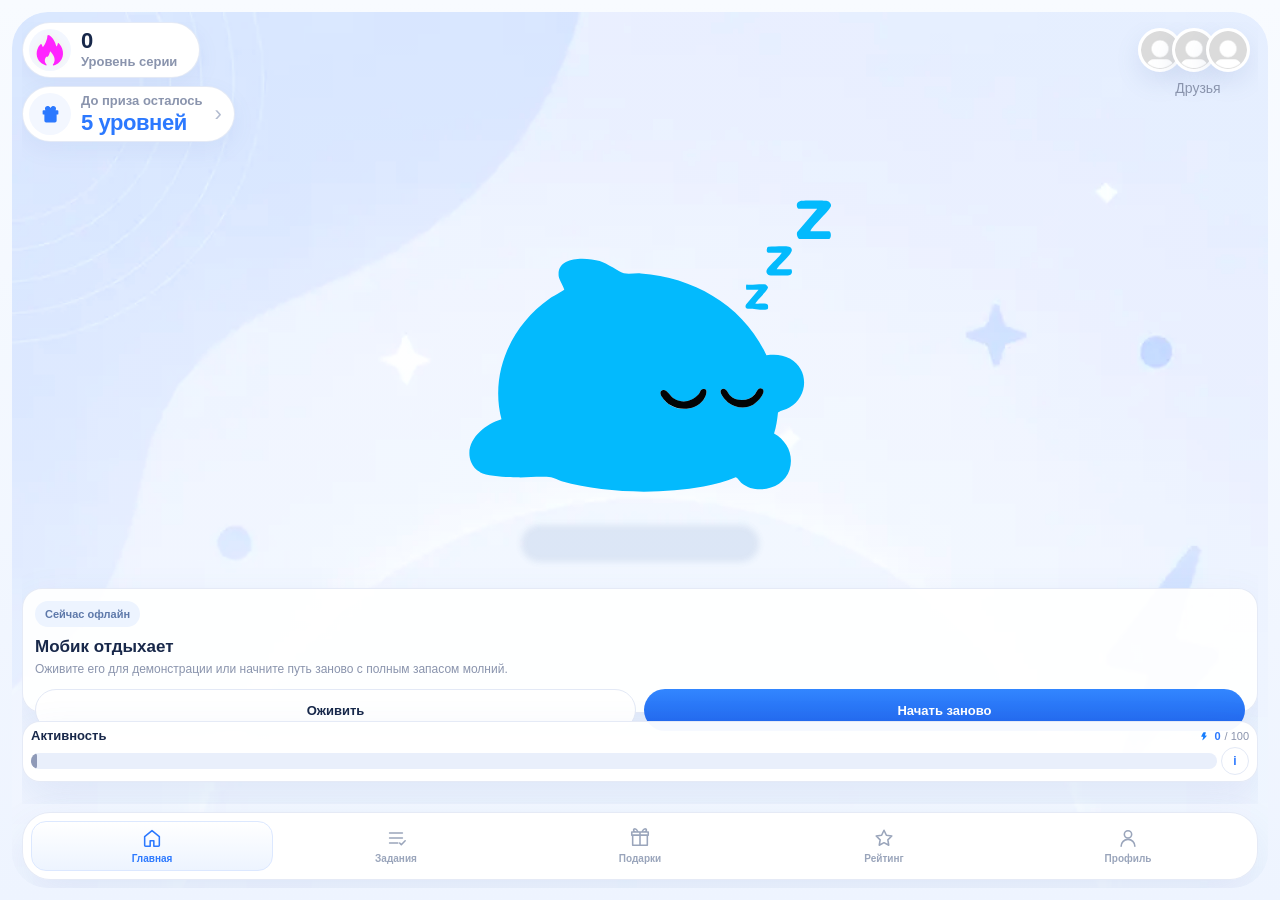
==== index.html @ 6cd2ae77 "fix dock" ====
<!DOCTYPE html>
<html lang="ru">
    <head>
        <meta charset="UTF-8">
        <meta name="viewport" content="width=device-width, initial-scale=1.0, viewport-fit=cover">
        <title>MT Bank Games</title>
        <link rel="stylesheet" href="index.css">
        <script src="index.js" defer></script>
    </head>
    <body>
        <main class="app-shell">
            <section class="menu-screen" id="menuScreen">
                <section class="home-surface">
                    <div class="tab-content">
                        <section class="tab-panel home-tab is-active" id="homePanel" data-panel="home">
                            <header class="home-header">
                                <section class="series-panel">
                                    <div class="series-row">
                                        <span class="series-icon" aria-hidden="true">
                                            <img src="./assets_home/огонек.svg" alt="" id="seriesFireIcon">
                                        </span>
                                        <div class="series-copy">
                                            <strong class="series-value" id="seriesValue">12</strong>
                                            <p class="series-label">Уровень серии</p>
                                        </div>
                                    </div>

                                    <button class="gift-pill" type="button" id="giftPillButton" aria-label="Перейти к подаркам">
                                        <span class="gift-pill__icon" aria-hidden="true">
                                            <svg viewBox="0 0 24 24" role="presentation">
                                                <path d="M20 7h-2.2a3 3 0 0 0 .5-1.6c0-1.7-1.4-3-3-3-1.3 0-2.3.7-3.3 2.2-1-1.5-2-2.2-3.3-2.2-1.6 0-3 1.3-3 3 0 .6.2 1.1.5 1.6H4a1 1 0 0 0-1 1v3c0 .6.4 1 1 1h1v7a2 2 0 0 0 2 2h10a2 2 0 0 0 2-2v-7h1a1 1 0 0 0 1-1V8c0-.6-.4-1-1-1Z"/>
                                            </svg>
                                        </span>
                                        <span class="gift-copy">
                                            <span class="gift-label">До приза осталось</span>
                                            <strong class="gift-value"><span id="giftLevelsLeft">3</span> <span id="giftLevelsWord">уровня</span></strong>
                                        </span>
                                        <span class="gift-pill__arrow" aria-hidden="true">›</span>
                                    </button>
                                </section>

                                <section class="friends-panel" aria-label="Друзья">
                                    <div class="friends-stack" aria-hidden="true">
                                        <span class="friend-avatar friend-avatar--one"></span>
                                        <span class="friend-avatar friend-avatar--two"></span>
                                        <span class="friend-avatar friend-avatar--three"></span>
                                    </div>
                                    <p class="friends-label">Друзья</p>
                                </section>
                            </header>

                            <section class="hero-panel">
                                <div class="hero-character" id="heroCharacter" data-mascot-state="base" aria-hidden="true">
                                    <span class="hero-shadow"></span>
                                    <img src="./mascot/SVG/базовый прямой.svg" alt="" id="heroMascot">
                                </div>
                            </section>

                            <section class="info-card recovery-card is-hidden" id="recoveryCard">
                                <span class="recovery-badge">Сейчас офлайн</span>
                                <div class="recovery-heading">
                                    <h2>Мобик отдыхает</h2>
                                    <p class="recovery-copy">Оживите его для демонстрации или начните путь заново с полным запасом молний.</p>
                                </div>
                                <div class="recovery-actions">
                                    <button class="recovery-button recovery-button--ghost" type="button" id="restoreButton">Оживить</button>
                                    <button class="recovery-button recovery-button--primary" type="button" id="restartProgressButton">Начать заново</button>
                                </div>
                            </section>

                            <section class="demo-banner is-hidden" id="demoBanner" aria-live="polite">
                                <button class="demo-banner__close" type="button" id="demoBannerClose" aria-label="Закрыть уведомление">×</button>
                                <strong class="demo-banner__title">Мобик ожил</strong>
                                <p class="demo-banner__copy" id="demoBannerText">Для демонстрации вы получили новый уровень и молнии.</p>
                            </section>

                            <section class="info-card activity-card">
                                <div class="section-heading">
                                    <h2>Активность</h2>
                                    <span class="activity-score">
                                        <span class="activity-score__icon" aria-hidden="true">
                                            <img src="./assets_home/молния.svg" alt="">
                                        </span>
                                        <span id="activityValue">60</span>
                                        <em>/ 100</em>
                                    </span>
                                </div>

                                <div class="activity-row">
                                    <div class="progress-track">
                                        <div class="progress-fill" id="activityFill">
                                            <span class="progress-icon" aria-hidden="true">
                                                <img src="./assets_home/молния.svg" alt="">
                                            </span>
                                        </div>
                                    </div>
                                    <button class="info-button" type="button" id="activityInfoButton" aria-label="Информация о молниях">i</button>
                                </div>
                            </section>

                            <div class="activity-popover is-hidden" id="activityPopover" role="dialog" aria-live="polite">
                                <div class="activity-popover__header">
                                    <span class="activity-popover__icon" aria-hidden="true">
                                        <img src="./assets_home/молния.svg" alt="">
                                    </span>
                                    <strong>Как работают молнии</strong>
                                </div>
                                <p>Молнии показывают запас энергии Мобика.</p>
                                <p>Каждый день уходит 10 молний активности.</p>
                            </div>

                            <button class="play-button play-button--home" type="button" id="playButton" aria-expanded="false" aria-controls="gamesSheet">
                                <span class="play-button__icon" aria-hidden="true">
                                    <img src="./assets_home/иконка плей.webp" alt="">
                                </span>
                                <span>Играть</span>
                            </button>

                            <button class="play-button play-button--home play-button--share is-hidden" type="button" id="shareButton">
                                <span class="play-button__icon" aria-hidden="true">
                                    <img src="./assets_home/иконка поделиться.webp" alt="">
                                </span>
                                <span>Поделиться</span>
                            </button>

                            <section class="info-card games-card games-sheet is-collapsed" id="gamesSheet">
                                <div class="section-heading">
                                    <h2>Игры</h2>
                                    <span class="section-caption">Выберите игру</span>
                                </div>

                                <div class="games-grid" aria-label="Список мини-игр">
                                    <button class="game-option is-selected" type="button" data-game="doodlejump">
                                        <span class="game-option__icon game-option__icon--image" aria-hidden="true">
                                            <img src="./assets_home/миниигры иконки/джампер.webp" alt="">
                                        </span>
                                        <span class="game-option__body">
                                            <span class="game-option__title">Doodle Jump</span>
                                        </span>
                                        <span class="game-option__arrow" aria-hidden="true">›</span>
                                    </button>

                                    <button class="game-option" type="button" data-game="trexrunner">
                                        <span class="game-option__icon game-option__icon--image" aria-hidden="true">
                                            <img src="./assets_home/миниигры иконки/дино.webp" alt="">
                                        </span>
                                        <span class="game-option__body">
                                            <span class="game-option__title">T-rex Run</span>
                                        </span>
                                        <span class="game-option__arrow" aria-hidden="true">›</span>
                                    </button>

                                    <button class="game-option" type="button" data-game="flappybird">
                                        <span class="game-option__icon game-option__icon--image" aria-hidden="true">
                                            <img src="./assets_home/миниигры иконки/флэппи.webp" alt="">
                                        </span>
                                        <span class="game-option__body">
                                            <span class="game-option__title">Flappy Bird</span>
                                        </span>
                                        <span class="game-option__arrow" aria-hidden="true">›</span>
                                    </button>

                                    <button class="game-option" type="button" data-game="2048">
                                        <span class="game-option__icon game-option__icon--image" aria-hidden="true">
                                            <img src="./assets_home/миниигры иконки/2048.webp" alt="">
                                        </span>
                                        <span class="game-option__body">
                                            <span class="game-option__title">2048</span>
                                        </span>
                                        <span class="game-option__arrow" aria-hidden="true">›</span>
                                    </button>
                                </div>
                            </section>
                        </section>

                        <section class="tab-panel tasks-tab is-hidden" id="tasksPanel" data-panel="tasks">
                            <header class="tab-header">
                                <h1>Задания</h1>
                                <div class="tab-balance"><img src="./assets_home/молния.svg" alt=""><span data-balance>60</span></div>
                            </header>
                            <section class="tab-hero tab-hero--tasks">
                                <article class="tab-hero__card">
                                    <span class="tab-hero__icon" aria-hidden="true">🎁</span>
                                    <p>Выполняй задания<br>и получай молнии</p>
                                </article>
                                <img class="tab-hero__mascot" src="./mascot/SVG/базовый прямой.svg" alt="" aria-hidden="true">
                            </section>
                            <div class="task-list" id="tasksList"></div>
                        </section>

                        <section class="tab-panel rewards-tab is-hidden" id="rewardsScreen" data-panel="rewards" aria-labelledby="rewardsTitle">
                            <header class="tab-header rewards-header">
                                <button class="rewards-screen__back" type="button" id="rewardsCloseButton">Назад</button>
                                <h1 id="rewardsTitle">Сезон наград</h1>
                                <div class="rewards-balance" aria-label="Текущий уровень">
                                    <span>LVL</span>
                                    <strong id="rewardsBalance">0</strong>
                                </div>
                            </header>

                            <section class="battle-hero">
                                <div>
                                    <p class="battle-kicker">Battle pass</p>
                                    <h2>Повышай уровень и забирай подарки</h2>
                                    <p>Уровень растёт от серии дней и активности. Каждые 5 уровней открывается крупный приз.</p>
                                </div>
                                <div class="battle-progress-card">
                                    <span>До следующего приза</span>
                                    <strong id="battleNextPrize">5 уровней</strong>
                                </div>
                            </section>

                            <section class="battle-pass-track" id="battlePassTrack" aria-label="Сезон наград"></section>

                            <section class="rewards-note">
                                <span class="rewards-note__lock" aria-hidden="true">✦</span>
                                <p>Достигай новых уровней и открывай ещё больше подарков.</p>
                            </section>
                        </section>

                        <section class="tab-panel rating-tab is-hidden" id="ratingPanel" data-panel="rating">
                            <header class="tab-header">
                                <h1>Рейтинг</h1>
                                <div class="tab-balance"><img src="./assets_home/молния.svg" alt=""><span data-balance>60</span></div>
                            </header>
                            <section class="tab-hero tab-hero--rating">
                                <article class="tab-hero__card">
                                    <span class="tab-hero__icon" aria-hidden="true">🏆</span>
                                    <p>Выполняй задания,<br>получай молнии<br>и занимай высокие места</p>
                                </article>
                                <img class="tab-hero__mascot" src="./mascot/SVG/удивление.svg" alt="" aria-hidden="true">
                            </section>
                            <div class="leaderboard-podium" id="leaderboardPodium"></div>
                            <div class="leaderboard-list" id="leaderboardList"></div>
                            <section class="rating-note">
                                <img src="./mascot/SVG/базовый прямой.svg" alt="" aria-hidden="true">
                                <p>До топ-5 осталось всего <strong>670</strong> молний! Продолжай в том же духе.</p>
                            </section>
                        </section>

                        <section class="tab-panel profile-tab is-hidden" id="profilePanel" data-panel="profile">
                            <header class="tab-header">
                                <h1>Профиль</h1>
                                <div class="tab-balance"><img src="./assets_home/молния.svg" alt=""><span data-balance>60</span></div>
                            </header>
                            <section class="profile-hero">
                                <div class="profile-avatar">
                                    <img src="./assets_home/профиль без фото.jpg" alt="">
                                    <button type="button" aria-label="Редактировать профиль">✎</button>
                                </div>
                                <img class="profile-mascot" src="./mascot/SVG/базовый прямой.svg" alt="" aria-hidden="true">
                                <h2>Александр</h2>
                                <p>@alexandr</p>
                            </section>
                            <section class="profile-stats">
                                <article><span>🔥</span><p>Уровень серии</p><strong id="profileLevel">12</strong></article>
                                <article><span>⚡</span><p>Всего молний</p><strong>12 560</strong></article>
                                <article><span>🏆</span><p>Место в рейтинге</p><strong>6</strong></article>
                                <article><span>🗓</span><p>Серия дней</p><strong>18</strong></article>
                            </section>
                            <section class="achievements-card">
                                <div class="profile-section-head">
                                    <h2>Достижения</h2>
                                    <button type="button">Все достижения ›</button>
                                </div>
                                <div class="achievements-list" id="achievementsList"></div>
                            </section>
                            <section class="profile-menu">
                                <button type="button">Личные данные <span>›</span></button>
                                <button type="button">Уведомления <span>›</span></button>
                                <button type="button">Безопасность <span>›</span></button>
                                <button type="button">Помощь и поддержка <span>›</span></button>
                                <button type="button">Выйти из аккаунта <span>›</span></button>
                            </section>
                        </section>
                    </div>

                    <nav class="bottom-nav" aria-label="Нижняя навигация">
                        <button class="bottom-nav__item is-active" type="button" data-nav="home">
                            <span class="bottom-nav__icon" aria-hidden="true">
                                <svg viewBox="0 0 24 24" role="presentation"><path d="M4 10.5 12 4l8 6.5V20a1 1 0 0 1-1 1h-5v-6h-4v6H5a1 1 0 0 1-1-1v-9.5Z"/></svg>
                            </span>
                            <span>Главная</span>
                        </button>
                        <button class="bottom-nav__item" type="button" data-nav="tasks">
                            <span class="bottom-nav__icon" aria-hidden="true">
                                <svg viewBox="0 0 24 24" role="presentation"><path d="M5 6.5h14M5 12h14M5 17.5h9"/><path d="m16 17.5 1.8 1.8L22 15"/></svg>
                            </span>
                            <span>Задания</span>
                        </button>
                        <button class="bottom-nav__item" type="button" data-nav="rewards">
                            <span class="bottom-nav__icon" aria-hidden="true">
                                <svg viewBox="0 0 24 24" role="presentation"><path d="M4 9h16v11H4V9Z"/><path d="M3 5.5h18V9H3V5.5ZM12 5.5V20M8 5.5c-1.7 0-3-1-3-2.2C5 2.6 5.6 2 6.5 2 8.2 2 10 5.5 10 5.5M16 5.5c1.7 0 3-1 3-2.2 0-.7-.6-1.3-1.5-1.3C15.8 2 14 5.5 14 5.5"/></svg>
                            </span>
                            <span>Подарки</span>
                        </button>
                        <button class="bottom-nav__item" type="button" data-nav="rating">
                            <span class="bottom-nav__icon" aria-hidden="true">
                                <svg viewBox="0 0 24 24" role="presentation"><path d="M12 3.5 14.6 9l5.9.8-4.3 4.2 1 5.9-5.2-2.8-5.2 2.8 1-5.9-4.3-4.2L9.4 9 12 3.5Z"/></svg>
                            </span>
                            <span>Рейтинг</span>
                        </button>
                        <button class="bottom-nav__item" type="button" data-nav="profile">
                            <span class="bottom-nav__icon" aria-hidden="true">
                                <svg viewBox="0 0 24 24" role="presentation"><path d="M12 12a4 4 0 1 0 0-8 4 4 0 0 0 0 8Z"/><path d="M4.5 21a7.5 7.5 0 0 1 15 0"/></svg>
                            </span>
                            <span>Профиль</span>
                        </button>
                    </nav>
                </section>
            </section>

            <section class="player-screen is-hidden" id="playerScreen">
                <header class="player-topbar">
                    <button class="back-button" type="button" id="backButton">Назад</button>
                    <p class="player-title" id="gameTitle">Doodle Jump</p>
                    <div class="player-topbar__spacer"></div>
                </header>

                <iframe
                    id="gameFrame"
                    class="game-frame"
                    title="Game preview"
                    src="./code/doodlejump/index.html"
                    loading="eager">
                </iframe>
            </section>
        </main>
    </body>
</html>
---- index.css ----
:root {
    --bg: #f4f7ff;
    --surface: rgba(255, 255, 255, 0.96);
    --surface-soft: #edf3ff;
    --line: #e3e9f6;
    --line-strong: #d6def0;
    --text: #18284a;
    --muted: #8a94ad;
    --accent: #2c79ff;
    --accent-strong: #1f62ea;
    --state-color: #2c79ff;
    --fire-filter: none;
    --fire-glow: 0 0 0 rgba(0, 0, 0, 0);
    --fire-scale: 1;
    --shadow: 0 18px 44px rgba(84, 121, 197, 0.12);
    --radius-xl: 34px;
    --radius-lg: 28px;
    --radius-md: 22px;
    --radius-sm: 18px;
}

* {
    box-sizing: border-box;
}

html,
body {
    margin: 0;
    width: 100%;
    height: 100%;
    overflow: hidden;
    background: linear-gradient(180deg, #f8fbff 0%, #eef4ff 100%);
    color: var(--text);
    font-family: Inter, Arial, Helvetica, sans-serif;
}

body {
    min-height: 100dvh;
}

button,
a,
iframe {
    font: inherit;
}

button {
    appearance: none;
    border: 0;
}

.app-shell {
    width: 100vw;
    height: 100dvh;
    padding:
        max(12px, env(safe-area-inset-top))
        max(12px, env(safe-area-inset-right))
        max(12px, env(safe-area-inset-bottom))
        max(12px, env(safe-area-inset-left));
}

.menu-screen,
.player-screen {
    width: 100%;
    height: 100%;
}

/* Tab layout */
.menu-screen {
    overflow: hidden;
}

.home-surface {
    height: 100%;
    min-height: 0;
    grid-template-rows: minmax(0, 1fr) auto;
}

.tab-content {
    min-height: 0;
    position: relative;
    z-index: 2;
    overflow: hidden;
}

.tab-panel {
    height: 100%;
    overflow-y: auto;
    overscroll-behavior: contain;
    scrollbar-width: none;
    padding: 0 0 14px;
}

.tab-panel::-webkit-scrollbar {
    display: none;
}

.tab-panel.is-hidden {
    display: none;
}

.home-tab {
    position: relative;
    display: grid;
    grid-template-rows: auto auto minmax(0, 1fr) auto auto;
    gap: 8px;
    overflow-y: auto;
}

.tab-header {
    display: grid;
    grid-template-columns: minmax(0, 1fr) auto;
    align-items: center;
    gap: 12px;
    margin-bottom: 18px;
}

.tab-header h1 {
    margin: 0;
    font-size: 32px;
    line-height: 1;
    letter-spacing: -0.04em;
}

.tab-balance,
.rewards-balance {
    min-height: 42px;
    display: inline-flex;
    align-items: center;
    justify-content: center;
    gap: 7px;
    padding: 0 14px;
    border: 1px solid rgba(227, 233, 246, 0.95);
    border-radius: 999px;
    background: #ffffff;
    color: var(--text);
    font-size: 18px;
    font-weight: 700;
    box-shadow: 0 8px 22px rgba(96, 124, 185, 0.08);
}

.tab-balance img,
.rewards-balance img {
    width: 16px;
    height: 16px;
}

.tab-hero {
    min-height: 190px;
    position: relative;
    display: grid;
    grid-template-columns: minmax(0, 1fr) 0.95fr;
    align-items: center;
    gap: 12px;
    margin-bottom: 18px;
}

.tab-hero::before {
    content: "";
    position: absolute;
    right: 8%;
    top: 4%;
    width: 170px;
    height: 170px;
    border-radius: 50%;
    background: rgba(222, 234, 255, 0.64);
}

.tab-hero__card {
    min-height: 92px;
    display: grid;
    grid-template-columns: auto minmax(0, 1fr);
    align-items: center;
    gap: 14px;
    padding: 18px;
    border-radius: 24px;
    background: rgba(255, 255, 255, 0.94);
    box-shadow: 0 14px 28px rgba(96, 124, 185, 0.08);
    position: relative;
    z-index: 1;
}

.tab-hero__icon {
    font-size: 30px;
    line-height: 1;
}

.tab-hero__card p {
    margin: 0;
    color: #657392;
    font-size: 15px;
    line-height: 1.35;
    font-weight: 700;
}

.tab-hero__mascot {
    width: min(42vw, 210px);
    justify-self: center;
    align-self: end;
    position: relative;
    z-index: 1;
    filter: drop-shadow(0 16px 22px rgba(56, 119, 227, 0.14));
}

/* Tasks */
.task-list,
.leaderboard-list,
.profile-menu {
    display: grid;
    gap: 10px;
}

.task-card {
    min-height: 92px;
    display: grid;
    grid-template-columns: 56px minmax(0, 1fr) auto auto;
    align-items: center;
    gap: 14px;
    padding: 14px 16px;
    border: 1px solid rgba(227, 233, 246, 0.9);
    border-radius: 24px;
    background: rgba(255, 255, 255, 0.94);
    box-shadow: 0 10px 24px rgba(96, 124, 185, 0.06);
}

.task-card__icon {
    width: 52px;
    height: 52px;
    display: grid;
    place-items: center;
    border-radius: 18px;
    background: #f3f7ff;
    color: var(--accent);
    font-size: 25px;
    font-weight: 700;
}

.task-card__copy h3,
.battle-reward-card__copy h3 {
    margin: 0;
    color: var(--text);
    font-size: 17px;
    line-height: 1.25;
}

.task-card__copy p,
.task-card__copy span,
.battle-reward-card__copy p {
    margin: 4px 0 0;
    color: #71809d;
    font-size: 14px;
    line-height: 1.3;
}

.task-card__reward {
    color: var(--accent);
    font-size: 18px;
    white-space: nowrap;
}

.task-card__arrow {
    color: #b0bbcf;
    font-size: 24px;
}

/* Battle pass */
.rewards-header {
    grid-template-columns: auto minmax(0, 1fr) auto;
}

.rewards-header h1 {
    text-align: center;
}

.battle-hero {
    display: grid;
    grid-template-columns: minmax(0, 1fr) auto;
    gap: 12px;
    align-items: stretch;
    margin-bottom: 16px;
    padding: 16px;
    border-radius: 24px;
    background: linear-gradient(180deg, rgba(255, 255, 255, 0.96), rgba(244, 249, 255, 0.9));
    box-shadow: 0 14px 28px rgba(96, 124, 185, 0.08);
}

.battle-kicker {
    margin: 0 0 4px;
    color: var(--accent);
    font-size: 12px;
    font-weight: 800;
    text-transform: uppercase;
    letter-spacing: 0.08em;
}

.battle-hero h2 {
    margin: 0;
    font-size: 22px;
    line-height: 1.12;
    letter-spacing: -0.03em;
}

.battle-hero p:not(.battle-kicker) {
    margin: 8px 0 0;
    color: #71809d;
    font-size: 14px;
    line-height: 1.35;
}

.battle-progress-card {
    min-width: 132px;
    display: grid;
    align-content: center;
    gap: 6px;
    padding: 12px;
    border-radius: 18px;
    background: #edf4ff;
}

.battle-progress-card span {
    color: var(--muted);
    font-size: 12px;
    font-weight: 700;
}

.battle-progress-card strong {
    color: var(--accent);
    font-size: 18px;
}

.battle-pass-track {
    position: relative;
    display: grid;
    gap: 0;
    padding: 4px 0 6px;
}

.battle-pass-track::before {
    content: "";
    position: absolute;
    left: 37px;
    top: 26px;
    bottom: 28px;
    width: 2px;
    border-radius: 999px;
    background: #dfe8f7;
}

.battle-step {
    position: relative;
    display: grid;
    grid-template-columns: 76px minmax(0, 1fr);
    gap: 12px;
    align-items: center;
    min-height: 98px;
}

.battle-marker {
    position: relative;
    z-index: 1;
    display: grid;
    justify-items: center;
    gap: 6px;
}

.battle-marker__level {
    width: 52px;
    height: 52px;
    display: grid;
    place-items: center;
    border: 2px solid #dfe8f7;
    border-radius: 50%;
    background: #ffffff;
    color: #8290aa;
    font-size: 18px;
    font-weight: 800;
}

.battle-marker__state {
    width: 22px;
    height: 22px;
    display: grid;
    place-items: center;
    border-radius: 50%;
    background: #edf4ff;
    color: #9aa5bb;
    font-size: 12px;
}

.battle-reward-card {
    display: grid;
    grid-template-columns: 46px minmax(0, 1fr) auto;
    align-items: center;
    gap: 12px;
    padding: 12px;
    border: 1px solid rgba(227, 233, 246, 0.95);
    border-radius: 20px;
    background: rgba(255, 255, 255, 0.96);
}

.battle-reward-card__icon {
    width: 42px;
    height: 42px;
    display: grid;
    place-items: center;
    border-radius: 14px;
    background: #f3f7ff;
    font-size: 22px;
}

.battle-reward-card__badge {
    min-height: 30px;
    display: inline-flex;
    align-items: center;
    padding: 0 10px;
    border-radius: 999px;
    background: #f0f4fb;
    color: #7a87a2;
    font-size: 12px;
    font-weight: 800;
    white-space: nowrap;
}

.battle-step.is-received .battle-marker__level,
.battle-step.is-received .battle-marker__state {
    border-color: var(--accent);
    background: var(--accent);
    color: #ffffff;
}

.battle-step.is-received .battle-reward-card__badge {
    background: #e8f8ef;
    color: #1c9b55;
}

.battle-step.is-current .battle-marker__level {
    border-color: var(--accent);
    color: var(--accent);
    box-shadow: 0 0 0 6px rgba(44, 121, 255, 0.1);
}

.battle-step.is-current .battle-reward-card {
    border-color: var(--accent);
    box-shadow: 0 12px 28px rgba(44, 121, 255, 0.12);
}

.battle-step.is-current .battle-reward-card__badge {
    background: var(--accent);
    color: #ffffff;
}

/* Rating */
.leaderboard-podium {
    display: grid;
    grid-template-columns: repeat(3, minmax(0, 1fr));
    align-items: end;
    gap: 10px;
    margin-bottom: 16px;
}

.podium-card {
    min-height: 150px;
    display: grid;
    justify-items: center;
    align-content: center;
    gap: 7px;
    padding: 12px;
    border-radius: 24px;
    background: rgba(255, 255, 255, 0.94);
    box-shadow: 0 12px 26px rgba(96, 124, 185, 0.08);
}

.podium-card--1 {
    min-height: 178px;
    background: #fff8e8;
}

.podium-card img {
    width: 64px;
    height: 64px;
    object-fit: cover;
    border-radius: 50%;
}

.podium-card h3,
.podium-card strong {
    margin: 0;
}

.podium-card__place {
    width: 32px;
    height: 32px;
    display: grid;
    place-items: center;
    border-radius: 50%;
    background: var(--accent);
    color: #ffffff;
    font-weight: 800;
}

.leaderboard-row {
    min-height: 64px;
    display: grid;
    grid-template-columns: 34px 46px minmax(0, 1fr) auto;
    align-items: center;
    gap: 12px;
    padding: 9px 14px;
    border: 1px solid rgba(227, 233, 246, 0.9);
    border-radius: 20px;
    background: rgba(255, 255, 255, 0.94);
}

.leaderboard-row.is-current {
    border-color: #cfe0ff;
    background: #edf4ff;
}

.leaderboard-row img {
    width: 42px;
    height: 42px;
    object-fit: cover;
    border-radius: 50%;
}

.leaderboard-row span {
    color: #7f8ba8;
    font-size: 18px;
    font-weight: 700;
}

.leaderboard-row em {
    color: var(--accent);
    font-style: normal;
    font-weight: 800;
}

.rating-note {
    display: grid;
    grid-template-columns: 78px minmax(0, 1fr);
    align-items: center;
    gap: 14px;
    margin-top: 18px;
    padding: 14px;
    border-radius: 24px;
    background: #edf4ff;
}

.rating-note img {
    width: 74px;
}

.rating-note p {
    margin: 0;
    color: #657392;
    font-size: 15px;
    line-height: 1.35;
    font-weight: 700;
}

/* Profile */
.profile-hero {
    position: relative;
    display: grid;
    justify-items: center;
    padding: 8px 0 18px;
}

.profile-avatar {
    position: relative;
}

.profile-avatar img {
    width: 118px;
    height: 118px;
    object-fit: cover;
    border-radius: 50%;
}

.profile-avatar button {
    position: absolute;
    right: -8px;
    bottom: 10px;
    width: 42px;
    height: 42px;
    border-radius: 50%;
    background: #ffffff;
    color: var(--accent);
    box-shadow: 0 10px 22px rgba(96, 124, 185, 0.14);
}

.profile-mascot {
    position: absolute;
    right: 3%;
    bottom: 0;
    width: min(33vw, 170px);
}

.profile-hero h2 {
    margin: 12px 0 2px;
    font-size: 28px;
}

.profile-hero p {
    margin: 0;
    color: var(--muted);
    font-size: 16px;
}

.profile-stats {
    display: grid;
    grid-template-columns: repeat(4, minmax(0, 1fr));
    margin-bottom: 16px;
    padding: 14px;
    border-radius: 24px;
    background: rgba(255, 255, 255, 0.94);
}

.profile-stats article {
    display: grid;
    justify-items: center;
    gap: 5px;
    text-align: center;
}

.profile-stats article + article {
    border-left: 1px solid var(--line);
}

.profile-stats span {
    color: var(--accent);
    font-size: 22px;
}

.profile-stats p {
    margin: 0;
    color: var(--muted);
    font-size: 11px;
}

.profile-stats strong {
    font-size: 22px;
}

.achievements-card,
.profile-menu {
    padding: 16px;
    border-radius: 24px;
    background: rgba(255, 255, 255, 0.94);
    box-shadow: 0 12px 26px rgba(96, 124, 185, 0.08);
}

.profile-section-head {
    display: flex;
    align-items: center;
    justify-content: space-between;
    gap: 12px;
    margin-bottom: 14px;
}

.profile-section-head h2 {
    margin: 0;
    font-size: 20px;
}

.profile-section-head button {
    color: var(--accent);
    background: transparent;
    font-weight: 700;
}

.achievements-list {
    display: grid;
    grid-template-columns: repeat(5, minmax(0, 1fr));
    gap: 10px;
}

.achievement-item {
    display: grid;
    justify-items: center;
    gap: 6px;
    text-align: center;
}

.achievement-item span {
    width: 52px;
    height: 52px;
    display: grid;
    place-items: center;
    border-radius: 16px;
    background: #edf4ff;
    font-size: 24px;
}

.achievement-item h3 {
    margin: 0;
    font-size: 12px;
}

.achievement-item p {
    margin: 0;
    color: var(--muted);
    font-size: 11px;
    line-height: 1.25;
}

.profile-menu {
    margin-top: 16px;
    gap: 0;
}

.profile-menu button {
    min-height: 58px;
    display: flex;
    align-items: center;
    justify-content: space-between;
    border-bottom: 1px solid var(--line);
    background: transparent;
    color: var(--text);
    font-size: 17px;
    font-weight: 700;
}

.profile-menu button:last-child {
    border-bottom: 0;
}

.profile-menu span {
    color: #aeb7cd;
    font-size: 24px;
}

.menu-screen {
    display: block;
    overflow-y: auto;
}

.home-surface {
    position: relative;
    min-height: 100%;
    display: grid;
    grid-template-rows: auto auto minmax(0, 1fr) auto auto;
    gap: 8px;
    padding: 10px 10px 8px;
    border-radius: 36px;
    background: #edf4ff;
    overflow: hidden;
}

.home-surface::after {
    content: "";
    position: absolute;
    inset: 0;
    border-radius: inherit;
    background: url("./assets_home/дом фон.webp") center top / cover no-repeat;
    filter: saturate(1.08) contrast(1.03) brightness(1.01);
    pointer-events: none;
    z-index: 0;
}

.home-surface::before {
    content: "";
    position: absolute;
    inset: 0;
    border-radius: inherit;
    background: linear-gradient(180deg, rgba(255, 255, 255, 0.18), rgba(245, 249, 255, 0.26));
    pointer-events: none;
    z-index: 1;
}

.home-surface > * {
    position: relative;
    z-index: 2;
}

.home-header {
    display: grid;
    grid-template-columns: minmax(0, 1fr) auto;
    gap: 12px;
    align-items: start;
}

.series-panel {
    display: grid;
    gap: 8px;
}

.series-row,
.gift-pill {
    min-height: 56px;
    display: grid;
    grid-template-columns: auto minmax(0, 1fr) auto;
    align-items: center;
    gap: 10px;
    width: fit-content;
    max-width: min(100%, 320px);
    padding: 6px 12px 6px 6px;
    border: 1px solid rgba(227, 233, 246, 0.95);
    border-radius: 999px;
    background: #ffffff;
    box-shadow: 0 8px 22px rgba(96, 124, 185, 0.08);
}

.gift-pill {
    color: var(--text);
    cursor: pointer;
    text-align: left;
    transition: transform 0.18s ease, box-shadow 0.18s ease, border-color 0.18s ease, background 0.18s ease;
}

.series-icon,
.gift-pill__icon {
    width: 42px;
    height: 42px;
    flex: 0 0 auto;
    display: grid;
    place-items: center;
    border-radius: 50%;
    background: #f3f7ff;
}

.series-icon img {
    width: 100%;
    height: 100%;
    object-fit: contain;
    transform: scale(var(--fire-scale));
    filter: var(--fire-filter) drop-shadow(var(--fire-glow));
}

.series-copy p,
.series-copy strong,
.gift-copy,
.gift-copy span,
.gift-copy strong,
.friends-label {
    margin: 0;
}

.series-copy,
.gift-copy {
    min-width: 0;
    display: grid;
    gap: 3px;
}

.series-label,
.gift-label {
    color: var(--muted);
    font-size: 13px;
    line-height: 1.15;
    font-weight: 600;
}

.series-value,
.gift-value {
    display: block;
    margin: 0 0 2px;
    color: var(--text);
    font-size: 22px;
    line-height: 1;
    font-weight: 700;
    letter-spacing: -0.02em;
}

.gift-pill:hover,
.gift-pill:focus-visible {
    transform: translateY(-1px);
    box-shadow: 0 12px 24px rgba(96, 124, 185, 0.12);
    border-color: #cfdaf3;
    outline: none;
}

.gift-pill:active {
    transform: translateY(0);
}

.gift-value,
.gift-pill strong {
    color: var(--accent);
}

.gift-pill__icon {
    color: var(--accent);
}

.gift-pill__icon svg {
    width: 21px;
    height: 21px;
    fill: currentColor;
}

.gift-pill__arrow {
    margin-left: 2px;
    color: #b2bbcf;
    font-size: 22px;
    line-height: 1;
}

.friends-panel {
    padding-top: 6px;
    text-align: center;
}

.friends-stack {
    display: flex;
    justify-content: flex-end;
    padding-right: 8px;
}

.friend-avatar {
    width: 44px;
    height: 44px;
    display: block;
    border: 3px solid #ffffff;
    border-radius: 50%;
    box-shadow: 0 10px 24px rgba(96, 124, 185, 0.14);
    background-size: cover;
    background-position: center;
    background-image: url("./assets_home/профиль без фото.jpg");
}

.friend-avatar + .friend-avatar {
    margin-left: -10px;
}

.friends-label {
    margin-top: 8px;
    color: var(--muted);
    font-size: 14px;
}

.hero-panel {
    min-height: 430px;
    display: grid;
    place-items: end center;
    padding-top: 0;
}

.hero-character {
    width: min(66vw, 410px);
    height: min(66vw, 410px);
    display: grid;
    place-items: end center;
    position: relative;
}

.hero-shadow {
    position: absolute;
    left: 50%;
    bottom: 28px;
    width: 48%;
    height: 8%;
    border-radius: 999px;
    background: rgba(92, 127, 189, 0.18);
    transform: translateX(-50%);
    filter: blur(3px);
    pointer-events: none;
}

.hero-character img {
    position: relative;
    z-index: 1;
    width: 100%;
    height: 100%;
    object-fit: contain;
    display: block;
    transform-origin: center bottom;
}

.hero-character[data-mascot-state="base"] .hero-shadow {
    width: 46%;
    height: 7.5%;
    bottom: 34px;
    opacity: 0.9;
}

.hero-character[data-mascot-state="base"] img {
    transform: translateY(-12px) scale(1.09);
}

.hero-character[data-mascot-state="surprise"] .hero-shadow {
    width: 52%;
    height: 8.5%;
    bottom: 28px;
    opacity: 0.92;
}

.hero-character[data-mascot-state="surprise"] img {
    transform: scale(1.31);
}

.hero-character[data-mascot-state="angry"] .hero-shadow {
    width: 50%;
    height: 8%;
    bottom: 28px;
    transform: translateX(-42%);
    opacity: 0.94;
}

.hero-character[data-mascot-state="angry"] img {
    transform: translateX(14px) scale(1.31);
}

.hero-character[data-mascot-state="sleep"] .hero-shadow {
    width: 58%;
    height: 9%;
    bottom: 18px;
    opacity: 0.82;
}

.hero-character[data-mascot-state="sleep"] img {
    transform: scale(1.05);
}

.info-card,
.play-button,
.bottom-nav,
.player-topbar {
    border: 1px solid rgba(227, 233, 246, 0.92);
    border-radius: var(--radius-lg);
    background: var(--surface);
    box-shadow: var(--shadow);
}

.info-card {
    padding: 14px 16px;
}

.recovery-card {
    display: grid;
    gap: 10px;
    padding: 12px;
    border-radius: 20px;
    background: rgba(255, 255, 255, 0.92);
}

.recovery-card.is-hidden {
    display: none;
}

.recovery-badge {
    width: fit-content;
    min-height: 26px;
    padding: 0 10px;
    display: inline-flex;
    align-items: center;
    border-radius: 999px;
    background: #edf4ff;
    color: #5e79aa;
    font-size: 11px;
    font-weight: 700;
}

.recovery-heading {
    display: grid;
    gap: 4px;
}

.recovery-heading h2 {
    margin: 0;
    font-size: 17px;
    line-height: 1.15;
}

.recovery-copy {
    margin: 0;
    color: var(--muted);
    font-size: 12px;
    line-height: 1.4;
}

.recovery-actions {
    display: grid;
    grid-template-columns: repeat(2, minmax(0, 1fr));
    gap: 8px;
    margin-top: 2px;
}

.recovery-button {
    min-height: 42px;
    padding: 0 14px;
    border-radius: 999px;
    font-size: 13px;
    font-weight: 700;
    cursor: pointer;
    transition: transform 0.18s ease, box-shadow 0.18s ease, border-color 0.18s ease, background 0.18s ease;
}

.recovery-button--ghost {
    border: 1px solid var(--line);
    background: #ffffff;
    color: var(--text);
}

.recovery-button--ghost:disabled {
    opacity: 0.5;
}

.recovery-button--primary {
    background: linear-gradient(180deg, #3286ff 0%, #1f62ea 100%);
    color: #ffffff;
}

.recovery-button:hover:not(:disabled),
.recovery-button:focus-visible:not(:disabled),
.back-button:hover,
.back-button:focus-visible,
.rewards-screen__back:hover,
.rewards-screen__back:focus-visible {
    transform: translateY(-1px);
    border-color: #cfdaf3;
    box-shadow: 0 10px 22px rgba(96, 124, 185, 0.1);
    outline: none;
}

.recovery-button:active:not(:disabled),
.back-button:active,
.rewards-screen__back:active {
    transform: translateY(0);
}

.demo-banner {
    position: relative;
    padding: 10px 38px 10px 12px;
    border: 1px solid rgba(194, 210, 246, 0.9);
    border-radius: 18px;
    background: rgba(255, 255, 255, 0.94);
    box-shadow: 0 10px 24px rgba(72, 112, 186, 0.12);
}

.demo-banner.is-hidden {
    display: none;
}

.demo-banner__title {
    display: block;
    margin-bottom: 3px;
    font-size: 12px;
    line-height: 1.2;
}

.demo-banner__copy {
    margin: 0;
    color: var(--muted);
    font-size: 11px;
    line-height: 1.35;
}

.demo-banner__close {
    position: absolute;
    top: 8px;
    right: 8px;
    width: 24px;
    height: 24px;
    border: 0;
    border-radius: 999px;
    background: rgba(237, 243, 255, 0.95);
    color: #7e8cae;
    font-size: 18px;
    line-height: 1;
}

.activity-card {
    padding: 6px 8px;
    border-radius: 18px;
}

.activity-card .section-heading {
    margin-bottom: 4px;
}

.activity-card .section-heading h2 {
    font-size: 13px;
}

.activity-card .section-heading span,
.activity-card .activity-score {
    font-size: 11px;
}

.section-heading {
    display: flex;
    align-items: center;
    justify-content: space-between;
    gap: 12px;
    margin-bottom: 10px;
}

.section-heading h2 {
    margin: 0;
    font-size: 18px;
    font-weight: 700;
}

.section-heading span {
    color: var(--accent);
    font-size: 14px;
}

.activity-score {
    font-size: 16px;
    font-weight: 700;
    display: inline-flex;
    align-items: center;
    gap: 4px;
}

.activity-score em {
    color: var(--muted);
    font-style: normal;
    font-weight: 500;
}

.activity-score__icon {
    width: 12px;
    height: 12px;
    display: inline-flex;
    align-items: center;
    justify-content: center;
}

.activity-score__icon img {
    width: 100%;
    height: 100%;
    object-fit: contain;
    display: block;
}

.activity-row {
    display: grid;
    grid-template-columns: minmax(0, 1fr) auto;
    gap: 4px;
    align-items: center;
}

.progress-track {
    height: 16px;
    overflow: hidden;
    border: 0;
    border-radius: 999px;
    background: #e9effb;
}

.progress-fill {
    width: 60%;
    height: 100%;
    display: flex;
    align-items: center;
    padding-left: 6px;
    border-radius: inherit;
    background: var(--state-color);
}

.progress-icon {
    width: 8px;
    height: 8px;
}

.progress-icon img {
    width: 100%;
    height: 100%;
    object-fit: contain;
}

.info-button {
    width: 28px;
    height: 28px;
    border: 1.5px solid var(--line);
    border-radius: 50%;
    background: #ffffff;
    color: var(--accent);
    font-size: 12px;
    font-weight: 700;
    cursor: pointer;
    transition: background 0.18s ease, color 0.18s ease, transform 0.18s ease, border-color 0.18s ease;
}

.info-button:hover,
.info-button:focus-visible {
    border-color: #cfdaf3;
    background: #f6f9ff;
    outline: none;
}

.info-button:active {
    transform: scale(0.96);
}

.activity-popover {
    position: absolute;
    right: 18px;
    top: 308px;
    width: min(240px, calc(100% - 36px));
    padding: 12px 14px;
    border: 1px solid var(--line);
    border-radius: 18px;
    background: rgba(255, 255, 255, 0.98);
    box-shadow: 0 18px 40px rgba(84, 121, 197, 0.16);
    z-index: 8;
}

.activity-popover.is-hidden {
    display: none;
}

.activity-popover__header {
    display: flex;
    align-items: center;
    gap: 8px;
    margin-bottom: 8px;
}

.activity-popover__header strong {
    font-size: 12px;
    line-height: 1.2;
    color: var(--text);
}

.activity-popover__icon {
    width: 16px;
    height: 16px;
    flex: 0 0 auto;
}

.activity-popover__icon img {
    width: 100%;
    height: 100%;
    object-fit: contain;
    display: block;
}

.activity-popover p {
    margin: 0;
    color: var(--text);
    font-size: 12px;
    line-height: 1.35;
}

.activity-popover p + p {
    margin-top: 6px;
}

.games-card {
    position: absolute;
    left: 10px;
    right: 10px;
    bottom: 150px;
    z-index: 5;
    display: flex;
    flex-direction: column;
    gap: 0;
    overflow: hidden;
    transition: opacity 0.2s ease, transform 0.25s ease, padding 0.25s ease, margin 0.25s ease;
    max-height: 360px;
    opacity: 1;
    transform: translateY(0);
    padding: 10px 12px;
    border-radius: 22px;
}

.games-sheet.is-collapsed {
    opacity: 0;
    transform: translateY(24px);
    pointer-events: none;
}

.games-grid {
    display: grid;
    grid-template-columns: repeat(2, minmax(0, 1fr));
    gap: 8px;
}

.game-option {
    min-height: 68px;
    display: flex;
    align-items: center;
    gap: 8px;
    padding: 8px;
    border: 1px solid var(--line);
    border-radius: var(--radius-md);
    background: #ffffff;
    color: var(--text);
    text-align: left;
    cursor: pointer;
    transition: border-color 0.18s ease, box-shadow 0.18s ease, transform 0.18s ease, background 0.18s ease;
}

.game-option:hover,
.game-option:focus-visible {
    border-color: #cfdaf3;
    background: #f9fbff;
    outline: none;
}

.game-option.is-selected {
    border-color: #d7e6ff;
    background: linear-gradient(180deg, #ffffff 0%, #f7faff 100%);
    box-shadow: 0 14px 24px rgba(90, 123, 194, 0.08);
    transform: translateY(-1px);
}

.game-option__icon {
    width: 42px;
    height: 42px;
    flex: 0 0 auto;
    overflow: hidden;
    border-radius: 10px;
    background: var(--surface-soft);
}

.game-option__icon img {
    width: 100%;
    height: 100%;
    object-fit: cover;
    display: block;
}

.game-option__body {
    min-width: 0;
    flex: 1 1 auto;
}

.game-option__title {
    font-size: 12px;
    line-height: 1.1;
    font-weight: 500;
}

.game-option__arrow {
    color: #b2bbcf;
    font-size: 20px;
    line-height: 1;
}

.play-button {
    min-height: 64px;
    display: flex;
    align-items: center;
    justify-content: center;
    gap: 10px;
    padding: 0 20px;
    border: 1px solid rgba(32, 103, 235, 0.22);
    border-radius: var(--radius-lg);
    background: linear-gradient(180deg, #3286ff 0%, #1f62ea 100%);
    color: #ffffff;
    box-shadow: 0 16px 30px rgba(45, 120, 255, 0.24);
    cursor: pointer;
    transition: transform 0.18s ease, box-shadow 0.18s ease, filter 0.18s ease;
}

.play-button:hover,
.play-button:focus-visible {
    transform: translateY(-1px);
    box-shadow: 0 20px 34px rgba(45, 120, 255, 0.28);
    outline: none;
}

.play-button:active {
    transform: translateY(0);
    filter: brightness(0.98);
}

.play-button.is-hidden {
    display: none;
}

.play-button--home {
    margin-top: 2px;
    position: relative;
    z-index: 6;
}

.play-button--share {
    min-height: 72px;
}

.play-button__icon {
    width: 34px;
    height: 34px;
    flex: 0 0 auto;
    display: grid;
    place-items: center;
}

.play-button__icon img {
    width: 100%;
    height: 100%;
    object-fit: contain;
    display: block;
}

.play-button--share .play-button__icon img {
    width: 100%;
    height: 100%;
}

.play-button span:last-child {
    font-size: 18px;
    line-height: 1;
    font-weight: 700;
}

.bottom-nav {
    min-height: 66px;
    display: grid;
    grid-template-columns: repeat(5, minmax(0, 1fr));
    align-items: center;
    gap: 2px;
    padding: 8px;
    align-self: end;
    position: relative;
    z-index: 6;
}

.bottom-nav__item {
    min-width: 0;
    height: 50px;
    display: grid;
    grid-template-rows: 23px 13px;
    place-items: center;
    align-content: center;
    gap: 4px;
    padding: 5px 2px;
    border: 1px solid transparent;
    border-radius: 15px;
    background: transparent;
    color: #9aa5bb;
    cursor: pointer;
    transition: background 0.18s ease, color 0.18s ease, border-color 0.18s ease, transform 0.18s ease;
}

.bottom-nav__item:hover,
.bottom-nav__item:focus-visible {
    background: rgba(237, 244, 255, 0.78);
    outline: none;
}

.bottom-nav__item.is-active {
    border-color: #dce8ff;
    background: linear-gradient(180deg, #ffffff 0%, #edf4ff 100%);
    color: var(--accent);
}

.bottom-nav__item:active {
    transform: scale(0.98);
}

.bottom-nav__icon {
    width: 23px;
    height: 23px;
    display: grid;
    place-items: center;
    line-height: 1;
}

.bottom-nav__icon svg {
    width: 22px;
    height: 22px;
    display: block;
    fill: none;
    stroke: currentColor;
    stroke-width: 1.7;
    stroke-linecap: round;
    stroke-linejoin: round;
}

.bottom-nav__item span:last-child {
    font-size: 10px;
    line-height: 1.05;
    font-weight: 700;
    white-space: nowrap;
}

.rewards-screen {
    position: absolute;
    inset:
        max(12px, env(safe-area-inset-top))
        max(12px, env(safe-area-inset-right))
        max(12px, env(safe-area-inset-bottom))
        max(12px, env(safe-area-inset-left));
    z-index: 20;
}

.rewards-screen.is-hidden {
    display: none;
}

.rewards-screen__surface {
    height: 100%;
    overflow-y: auto;
    padding: 14px 14px 14px;
    border-radius: 28px;
    background:
        linear-gradient(180deg, rgba(255, 255, 255, 0.24), rgba(255, 255, 255, 0.18)),
        url("./assets_home/дом фон.webp") center top / cover no-repeat,
        #edf4ff;
    box-shadow: 0 24px 60px rgba(70, 104, 170, 0.18);
}

.rewards-screen__header {
    display: grid;
    grid-template-columns: auto minmax(0, 1fr) auto;
    align-items: center;
    gap: 8px;
    margin-bottom: 12px;
}

.rewards-screen__header h1 {
    margin: 0;
    font-size: 22px;
    line-height: 1;
    text-align: center;
}

.rewards-screen__back,
.rewards-balance {
    min-height: 34px;
    display: inline-flex;
    align-items: center;
    justify-content: center;
    gap: 6px;
    padding: 0 10px;
    border: 1px solid var(--line);
    border-radius: 999px;
    background: rgba(255, 255, 255, 0.92);
    box-shadow: 0 8px 22px rgba(96, 124, 185, 0.08);
}

.rewards-screen__back {
    color: var(--text);
    cursor: pointer;
    transition: transform 0.18s ease, box-shadow 0.18s ease, border-color 0.18s ease;
}

.rewards-balance {
    color: var(--text);
    font-size: 14px;
    font-weight: 700;
}

.rewards-balance img {
    width: 14px;
    height: 14px;
}

.rewards-hero {
    display: grid;
    grid-template-columns: minmax(0, 1fr) 0.95fr;
    gap: 10px;
    align-items: center;
    margin-bottom: 18px;
}

.rewards-hero__copy {
    padding: 12px 12px;
    border-radius: 20px;
    background: rgba(255, 255, 255, 0.92);
    box-shadow: 0 14px 28px rgba(96, 124, 185, 0.08);
}

.rewards-hero__badge {
    width: 38px;
    height: 38px;
    display: inline-grid;
    place-items: center;
    margin-bottom: 8px;
    border-radius: 14px;
    background: #edf4ff;
    color: var(--accent);
}

.rewards-hero__badge svg {
    width: 20px;
    height: 20px;
    fill: currentColor;
}

.rewards-hero__copy p {
    margin: 0;
    color: #5d6d90;
    font-size: 12px;
    line-height: 1.35;
    font-weight: 600;
}

.rewards-hero__copy p img {
    width: 12px;
    height: 12px;
    vertical-align: -2px;
}

.rewards-hero__mascot {
    min-height: 150px;
    display: grid;
    place-items: end center;
}

.rewards-hero__mascot img {
    width: 100%;
    max-width: 145px;
    object-fit: contain;
    filter: drop-shadow(0 16px 24px rgba(56, 119, 227, 0.16));
}

.rewards-section {
    margin-bottom: 18px;
}

.rewards-section__header {
    display: flex;
    align-items: baseline;
    justify-content: space-between;
    gap: 10px;
    margin-bottom: 10px;
}

.rewards-section__header h2 {
    margin: 0;
    font-size: 15px;
}

.rewards-section__hint {
    color: var(--muted);
    font-size: 11px;
}

.rewards-grid {
    display: grid;
    grid-template-columns: repeat(2, minmax(0, 1fr));
    gap: 9px;
}

.reward-card {
    min-height: 154px;
    display: grid;
    grid-template-rows: auto 1fr auto;
    gap: 8px;
    padding: 10px;
    border: 1px solid rgba(223, 231, 246, 0.95);
    border-radius: 18px;
    box-shadow: 0 14px 28px rgba(96, 124, 185, 0.08);
}

.reward-card--blue {
    background: linear-gradient(180deg, #eef5ff 0%, #e9f1ff 100%);
}

.reward-card--green {
    background: linear-gradient(180deg, #f2fbf0 0%, #eef8ec 100%);
}

.reward-card--violet {
    background: linear-gradient(180deg, #f5f0ff 0%, #f1ecff 100%);
}

.reward-card--gold {
    background: linear-gradient(180deg, #fff8ea 0%, #fff4de 100%);
}

.reward-card--soft-blue {
    background: linear-gradient(180deg, rgba(238, 245, 255, 0.62) 0%, rgba(233, 241, 255, 0.52) 100%);
}

.reward-card--soft-peach {
    background: linear-gradient(180deg, rgba(255, 243, 238, 0.62) 0%, rgba(255, 236, 226, 0.5) 100%);
}

.reward-card--soft-aqua {
    background: linear-gradient(180deg, rgba(237, 251, 250, 0.62) 0%, rgba(227, 248, 247, 0.5) 100%);
}

.reward-card--soft-pink {
    background: linear-gradient(180deg, rgba(255, 240, 247, 0.62) 0%, rgba(255, 234, 244, 0.5) 100%);
}

.reward-card.is-locked {
    opacity: 0.82;
}

.reward-card__top {
    display: flex;
    align-items: flex-start;
    justify-content: space-between;
    gap: 8px;
}

.reward-card__sparkle {
    color: #d6e2ff;
    font-size: 13px;
    line-height: 1;
}

.reward-card__lock {
    color: #aeb7cd;
    font-size: 13px;
    line-height: 1;
}

.reward-card__icon {
    width: 48px;
    height: 48px;
    margin: 0 auto;
    display: grid;
    place-items: center;
    border-radius: 16px;
    color: currentColor;
}

.reward-card__icon svg {
    width: 38px;
    height: 38px;
    display: block;
    filter: drop-shadow(0 10px 14px rgba(76, 115, 186, 0.12));
}

.reward-card__copy {
    display: grid;
    align-content: start;
    gap: 4px;
    text-align: center;
}

.reward-card__title {
    margin: 0;
    font-size: 12px;
    line-height: 1.2;
}

.reward-card__subtitle {
    margin: 0;
    color: var(--muted);
    font-size: 11px;
    line-height: 1.25;
}

.reward-card__meta {
    min-height: 34px;
    display: flex;
    align-items: center;
    justify-content: center;
    gap: 6px;
    border-top: 1px solid rgba(222, 230, 244, 0.92);
    color: #4d5c81;
    font-size: 12px;
    font-weight: 700;
}

.reward-card__meta img {
    width: 13px;
    height: 13px;
}

.reward-card__meta strong {
    color: var(--accent);
}

.rewards-note {
    display: flex;
    align-items: center;
    gap: 8px;
    margin-bottom: 16px;
    padding: 10px 12px;
    border-radius: 18px;
    background: rgba(234, 241, 255, 0.78);
    color: #7b88a8;
}

.rewards-note p {
    margin: 0;
    font-size: 12px;
    line-height: 1.35;
    font-weight: 600;
}

.rewards-note__lock {
    font-size: 15px;
}

.rewards-bottom-nav {
    margin-top: auto;
}

.player-screen {
    display: grid;
    grid-template-rows: auto minmax(0, 1fr);
    gap: 10px;
}

.player-screen.is-hidden,
.menu-screen.is-hidden {
    display: none;
}

.player-topbar {
    min-height: 54px;
    display: grid;
    grid-template-columns: auto minmax(0, 1fr) auto;
    align-items: center;
    gap: 10px;
    padding: 6px;
}

.back-button {
    min-height: 40px;
    padding: 0 14px;
    border: 1px solid var(--line);
    border-radius: 999px;
    background: var(--surface);
    color: var(--text);
    cursor: pointer;
    transition: transform 0.18s ease, box-shadow 0.18s ease, border-color 0.18s ease;
}

.player-title {
    margin: 0;
    text-align: center;
    font-size: 15px;
}

.player-topbar__spacer {
    width: 62px;
}

.game-frame {
    width: 100%;
    height: 100%;
    border: 1px solid var(--line);
    border-radius: var(--radius-lg);
    background: #fff;
}

@media (max-width: 420px) {
    .app-shell {
        padding:
            max(8px, env(safe-area-inset-top))
            max(8px, env(safe-area-inset-right))
            max(8px, env(safe-area-inset-bottom))
            max(8px, env(safe-area-inset-left));
    }

    .home-surface {
        gap: 8px;
        padding: 10px 10px 6px;
    }

    .games-card {
        left: 10px;
        right: 10px;
        bottom: 128px;
        max-height: 318px;
        padding: 8px 10px;
    }

    .series-row,
    .gift-pill {
        min-height: 52px;
        padding: 6px 10px 6px 6px;
        gap: 8px;
    }

    .series-icon,
    .gift-pill__icon {
        width: 38px;
        height: 38px;
    }

    .series-label,
    .gift-label,
    .friends-label {
        font-size: 12px;
    }

    .series-value,
    .gift-value {
        font-size: 20px;
    }

    .friend-avatar {
        width: 36px;
        height: 36px;
    }

    .hero-panel {
        min-height: 340px;
    }

    .hero-character {
        width: min(70vw, 300px);
        height: min(70vw, 300px);
    }

    .info-card {
        padding: 12px 14px;
    }

    .recovery-card {
        padding: 7px 9px;
    }

    .recovery-copy {
        margin-bottom: 6px;
        font-size: 10px;
    }

    .recovery-button {
        min-height: 28px;
        font-size: 10px;
    }

    .activity-card {
        padding: 5px 7px;
    }

    .section-heading {
        margin-bottom: 10px;
    }

    .section-heading h2 {
        font-size: 16px;
    }

    .section-heading span,
    .activity-score {
        font-size: 13px;
    }

    .activity-score__icon {
        width: 10px;
        height: 10px;
    }

    .activity-row {
        gap: 4px;
    }

    .progress-track {
        height: 14px;
    }

    .progress-fill {
        padding-left: 5px;
    }

    .progress-icon {
        width: 7px;
        height: 7px;
    }

    .info-button {
        width: 24px;
        height: 24px;
        font-size: 10px;
    }

    .activity-popover {
        right: 14px;
        top: 268px;
        width: min(220px, calc(100% - 28px));
        padding: 9px 10px;
    }

    .activity-popover__header {
        margin-bottom: 6px;
        gap: 6px;
    }

    .activity-popover__header strong {
        font-size: 11px;
    }

    .activity-popover__icon {
        width: 14px;
        height: 14px;
    }

    .activity-popover p {
        font-size: 11px;
    }

    .games-grid {
        gap: 8px;
    }

    .game-option {
        min-height: 60px;
        gap: 6px;
        padding: 7px;
    }

    .game-option__icon {
        width: 36px;
        height: 36px;
        border-radius: 9px;
    }

    .game-option__title {
        font-size: 11px;
    }

    .game-option__arrow {
        font-size: 18px;
    }

    .play-button {
        min-height: 56px;
        gap: 9px;
    }

    .play-button__icon {
        width: 32px;
        height: 32px;
    }

    .play-button span:last-child {
        font-size: 16px;
    }

    .bottom-nav {
        min-height: 62px;
        padding: 7px;
        border-radius: 24px;
    }

    .bottom-nav__item {
        height: 48px;
        border-radius: 14px;
    }

    .bottom-nav__icon,
    .bottom-nav__icon svg {
        width: 21px;
        height: 21px;
    }

    .bottom-nav__item span:last-child {
        font-size: 9px;
    }

    .tab-header {
        margin-bottom: 14px;
    }

    .tab-header h1 {
        font-size: 28px;
    }

    .tab-hero {
        min-height: 150px;
        margin-bottom: 14px;
    }

    .tab-hero__card {
        min-height: 76px;
        padding: 14px;
        border-radius: 20px;
    }

    .tab-hero__card p {
        font-size: 13px;
    }

    .tab-hero__mascot {
        width: min(38vw, 150px);
    }

    .task-card {
        min-height: 78px;
        grid-template-columns: 46px minmax(0, 1fr) auto;
        gap: 10px;
        padding: 11px 12px;
        border-radius: 20px;
    }

    .task-card__arrow {
        display: none;
    }

    .task-card__icon {
        width: 44px;
        height: 44px;
        border-radius: 15px;
        font-size: 21px;
    }

    .task-card__copy h3,
    .battle-reward-card__copy h3 {
        font-size: 15px;
    }

    .task-card__copy p,
    .task-card__copy span,
    .battle-reward-card__copy p {
        font-size: 12px;
    }

    .task-card__reward {
        font-size: 15px;
    }

    .battle-hero {
        grid-template-columns: 1fr;
        padding: 14px;
    }

    .battle-step {
        grid-template-columns: 58px minmax(0, 1fr);
        gap: 8px;
        min-height: 92px;
    }

    .battle-pass-track::before {
        left: 28px;
    }

    .battle-marker__level {
        width: 44px;
        height: 44px;
        font-size: 15px;
    }

    .battle-reward-card {
        grid-template-columns: 38px minmax(0, 1fr);
        gap: 9px;
        padding: 10px;
    }

    .battle-reward-card__icon {
        width: 36px;
        height: 36px;
        font-size: 18px;
    }

    .battle-reward-card__badge {
        grid-column: 2;
        justify-self: start;
        min-height: 26px;
        font-size: 11px;
    }

    .leaderboard-podium {
        gap: 7px;
    }

    .podium-card {
        min-height: 132px;
        padding: 10px;
    }

    .podium-card--1 {
        min-height: 154px;
    }

    .podium-card img {
        width: 52px;
        height: 52px;
    }

    .leaderboard-row {
        grid-template-columns: 28px 40px minmax(0, 1fr) auto;
        min-height: 58px;
        gap: 9px;
        padding: 8px 11px;
    }

    .profile-stats {
        grid-template-columns: repeat(2, minmax(0, 1fr));
        gap: 12px 0;
    }

    .profile-stats article:nth-child(3) {
        border-left: 0;
    }

    .achievements-list {
        grid-template-columns: repeat(3, minmax(0, 1fr));
    }

    .rewards-screen {
        inset:
            max(8px, env(safe-area-inset-top))
            max(8px, env(safe-area-inset-right))
            max(8px, env(safe-area-inset-bottom))
            max(8px, env(safe-area-inset-left));
    }

    .rewards-screen__surface {
        padding: 12px 10px;
        border-radius: 24px;
    }

    .rewards-screen__header {
        margin-bottom: 10px;
    }

    .rewards-screen__header h1 {
        font-size: 20px;
    }

    .rewards-screen__back,
    .rewards-balance {
        min-height: 32px;
        padding: 0 9px;
        font-size: 12px;
    }

    .rewards-hero {
        gap: 8px;
        margin-bottom: 14px;
    }

    .rewards-hero__copy {
        padding: 10px;
        border-radius: 18px;
    }

    .rewards-hero__badge {
        width: 34px;
        height: 34px;
        margin-bottom: 6px;
    }

    .rewards-hero__copy p {
        font-size: 11px;
    }

    .rewards-hero__mascot {
        min-height: 120px;
    }

    .rewards-hero__mascot img {
        max-width: 120px;
    }

    .rewards-section {
        margin-bottom: 14px;
    }

    .rewards-section__header {
        margin-bottom: 8px;
    }

    .rewards-section__header h2 {
        font-size: 14px;
    }

    .rewards-section__hint {
        font-size: 10px;
    }

    .rewards-grid {
        gap: 8px;
    }

    .reward-card {
        min-height: 136px;
        padding: 8px;
        border-radius: 16px;
        gap: 7px;
    }

    .reward-card__icon {
        width: 42px;
        height: 42px;
        border-radius: 14px;
    }

    .reward-card__icon svg {
        width: 32px;
        height: 32px;
    }

    .reward-card__title {
        font-size: 11px;
    }

    .reward-card__subtitle {
        font-size: 10px;
    }

    .reward-card__meta {
        min-height: 30px;
        font-size: 11px;
    }

    .rewards-note {
        margin-bottom: 12px;
        padding: 8px 10px;
        border-radius: 16px;
    }

    .rewards-note p {
        font-size: 11px;
    }
}

@media (max-height: 780px) {
    .home-surface {
        gap: 8px;
    }

    .hero-panel {
        min-height: 300px;
    }

    .games-card {
        bottom: 118px;
        max-height: 286px;
    }

    .info-card {
        padding: 16px;
    }

    .game-option {
        min-height: 56px;
    }

    .play-button {
        min-height: 54px;
    }

    .rewards-hero__mascot {
        min-height: 110px;
    }

    .reward-card {
        min-height: 128px;
    }
}

/* Final tab-layout overrides: keep bottom nav fixed while tab content scrolls. */
.menu-screen {
    overflow: hidden;
}

.home-surface {
    height: 100%;
    min-height: 0;
    display: grid;
    grid-template-rows: minmax(0, 1fr) auto;
}

.tab-content {
    min-height: 0;
    overflow: hidden;
}

.tab-panel {
    height: 100%;
    overflow-y: auto;
    overscroll-behavior: contain;
    scrollbar-width: none;
    padding-bottom: 14px;
}

.tab-panel::-webkit-scrollbar {
    display: none;
}

.tab-panel.is-hidden {
    display: none;
}

.home-tab {
    position: relative;
    display: grid;
    grid-template-rows: auto auto minmax(0, 1fr) auto auto;
    gap: 8px;
}

.bottom-nav {
    min-height: 66px;
    display: grid;
    grid-template-columns: repeat(5, minmax(0, 1fr));
    align-items: center;
    gap: 2px;
    padding: 8px;
    border: 1px solid rgba(227, 233, 246, 0.92);
    border-radius: var(--radius-lg);
    background: var(--surface);
    box-shadow: var(--shadow);
    position: relative;
    z-index: 6;
}

.bottom-nav__item {
    min-width: 0;
    height: 50px;
    display: grid;
    grid-template-rows: 23px 13px;
    place-items: center;
    align-content: center;
    gap: 4px;
    padding: 5px 2px;
    border: 1px solid transparent;
    border-radius: 15px;
    background: transparent;
    color: #9aa5bb;
}

.bottom-nav__item.is-active {
    border-color: #dce8ff;
    background: linear-gradient(180deg, #ffffff 0%, #edf4ff 100%);
    color: var(--accent);
}

.bottom-nav__icon,
.bottom-nav__icon svg {
    width: 22px;
    height: 22px;
}

.bottom-nav__icon svg {
    fill: none;
    stroke: currentColor;
    stroke-width: 1.7;
    stroke-linecap: round;
    stroke-linejoin: round;
}

.bottom-nav__item span:last-child {
    font-size: 10px;
    line-height: 1.05;
    font-weight: 700;
}

.rewards-balance,
.tab-balance {
    min-height: 42px;
    gap: 7px;
    padding: 0 14px;
    border: 1px solid rgba(227, 233, 246, 0.95);
    border-radius: 999px;
    background: #ffffff;
    color: var(--text);
    font-size: 18px;
    font-weight: 700;
    box-shadow: 0 8px 22px rgba(96, 124, 185, 0.08);
}

.battle-reward-card__copy h3,
.task-card__copy h3 {
    font-size: 17px;
}

.battle-reward-card__copy p,
.task-card__copy p,
.task-card__copy span {
    font-size: 14px;
}

.battle-reward-card__icon {
    width: 42px;
    height: 42px;
    font-size: 22px;
}

@media (max-width: 420px) {
    .bottom-nav {
        min-height: 62px;
        padding: 7px;
        border-radius: 24px;
    }

    .bottom-nav__item {
        height: 48px;
        border-radius: 14px;
    }

    .bottom-nav__icon,
    .bottom-nav__icon svg {
        width: 21px;
        height: 21px;
    }

    .bottom-nav__item span:last-child {
        font-size: 9px;
    }

    .battle-reward-card__copy h3,
    .task-card__copy h3 {
        font-size: 15px;
    }

    .battle-reward-card__copy p,
    .task-card__copy p,
    .task-card__copy span {
        font-size: 12px;
    }

    .battle-reward-card__icon {
        width: 36px;
        height: 36px;
        font-size: 18px;
    }
}
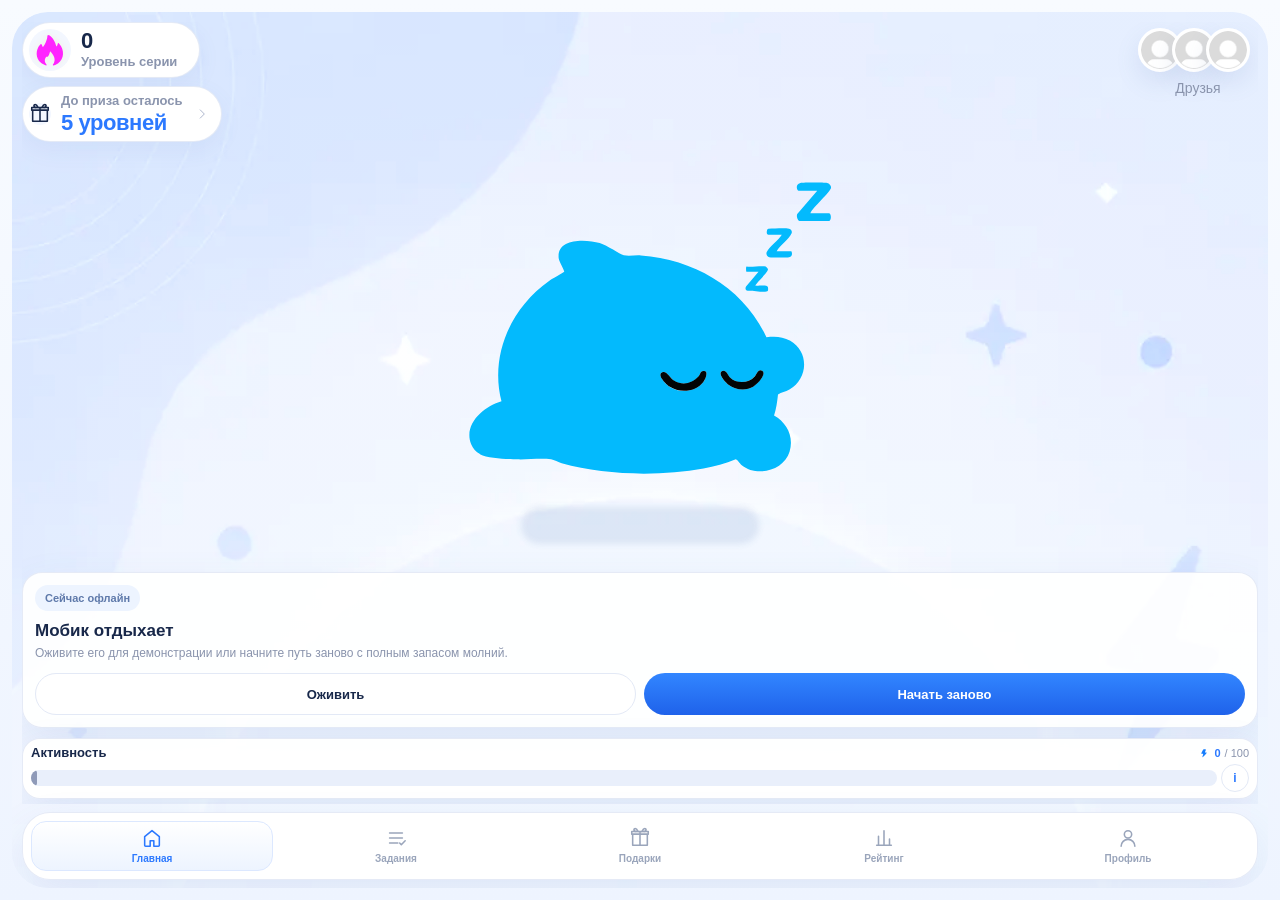
==== commit 4952322a: "fix activity bar" ====
--- a/index.html
+++ b/index.html
@@ -26,16 +26,12 @@
                                     </div>
 
                                     <button class="gift-pill" type="button" id="giftPillButton" aria-label="Перейти к подаркам">
-                                        <span class="gift-pill__icon" aria-hidden="true">
-                                            <svg viewBox="0 0 24 24" role="presentation">
-                                                <path d="M20 7h-2.2a3 3 0 0 0 .5-1.6c0-1.7-1.4-3-3-3-1.3 0-2.3.7-3.3 2.2-1-1.5-2-2.2-3.3-2.2-1.6 0-3 1.3-3 3 0 .6.2 1.1.5 1.6H4a1 1 0 0 0-1 1v3c0 .6.4 1 1 1h1v7a2 2 0 0 0 2 2h10a2 2 0 0 0 2-2v-7h1a1 1 0 0 0 1-1V8c0-.6-.4-1-1-1Z"/>
-                                            </svg>
-                                        </span>
+                                        <span class="gift-pill__icon hi-icon" data-icon="gift" aria-hidden="true"></span>
                                         <span class="gift-copy">
                                             <span class="gift-label">До приза осталось</span>
                                             <strong class="gift-value"><span id="giftLevelsLeft">3</span> <span id="giftLevelsWord">уровня</span></strong>
                                         </span>
-                                        <span class="gift-pill__arrow" aria-hidden="true">›</span>
+                                        <span class="gift-pill__arrow hi-icon hi-icon--tiny" data-icon="chevronRight" aria-hidden="true"></span>
                                     </button>
                                 </section>
 
@@ -69,7 +65,9 @@
                             </section>
 
                             <section class="demo-banner is-hidden" id="demoBanner" aria-live="polite">
-                                <button class="demo-banner__close" type="button" id="demoBannerClose" aria-label="Закрыть уведомление">×</button>
+                                <button class="demo-banner__close" type="button" id="demoBannerClose" aria-label="Закрыть уведомление">
+                                    <span class="hi-icon hi-icon--small" data-icon="close" aria-hidden="true"></span>
+                                </button>
                                 <strong class="demo-banner__title">Мобик ожил</strong>
                                 <p class="demo-banner__copy" id="demoBannerText">Для демонстрации вы получили новый уровень и молнии.</p>
                             </section>
@@ -137,7 +135,7 @@
                                         <span class="game-option__body">
                                             <span class="game-option__title">Doodle Jump</span>
                                         </span>
-                                        <span class="game-option__arrow" aria-hidden="true">›</span>
+                                        <span class="game-option__arrow hi-icon hi-icon--tiny" data-icon="chevronRight" aria-hidden="true"></span>
                                     </button>
 
                                     <button class="game-option" type="button" data-game="trexrunner">
@@ -147,7 +145,7 @@
                                         <span class="game-option__body">
                                             <span class="game-option__title">T-rex Run</span>
                                         </span>
-                                        <span class="game-option__arrow" aria-hidden="true">›</span>
+                                        <span class="game-option__arrow hi-icon hi-icon--tiny" data-icon="chevronRight" aria-hidden="true"></span>
                                     </button>
 
                                     <button class="game-option" type="button" data-game="flappybird">
@@ -157,7 +155,7 @@
                                         <span class="game-option__body">
                                             <span class="game-option__title">Flappy Bird</span>
                                         </span>
-                                        <span class="game-option__arrow" aria-hidden="true">›</span>
+                                        <span class="game-option__arrow hi-icon hi-icon--tiny" data-icon="chevronRight" aria-hidden="true"></span>
                                     </button>
 
                                     <button class="game-option" type="button" data-game="2048">
@@ -167,7 +165,7 @@
                                         <span class="game-option__body">
                                             <span class="game-option__title">2048</span>
                                         </span>
-                                        <span class="game-option__arrow" aria-hidden="true">›</span>
+                                        <span class="game-option__arrow hi-icon hi-icon--tiny" data-icon="chevronRight" aria-hidden="true"></span>
                                     </button>
                                 </div>
                             </section>
@@ -180,7 +178,7 @@
                             </header>
                             <section class="tab-hero tab-hero--tasks">
                                 <article class="tab-hero__card">
-                                    <span class="tab-hero__icon" aria-hidden="true">🎁</span>
+                                    <span class="tab-hero__icon hi-icon" data-icon="gift" aria-hidden="true"></span>
                                     <p>Выполняй задания<br>и получай молнии</p>
                                 </article>
                                 <img class="tab-hero__mascot" src="./mascot/SVG/базовый прямой.svg" alt="" aria-hidden="true">
@@ -213,7 +211,7 @@
                             <section class="battle-pass-track" id="battlePassTrack" aria-label="Сезон наград"></section>
 
                             <section class="rewards-note">
-                                <span class="rewards-note__lock" aria-hidden="true">✦</span>
+                                <span class="rewards-note__lock hi-icon" data-icon="sparkles" aria-hidden="true"></span>
                                 <p>Достигай новых уровней и открывай ещё больше подарков.</p>
                             </section>
                         </section>
@@ -225,7 +223,7 @@
                             </header>
                             <section class="tab-hero tab-hero--rating">
                                 <article class="tab-hero__card">
-                                    <span class="tab-hero__icon" aria-hidden="true">🏆</span>
+                                    <span class="tab-hero__icon hi-icon" data-icon="trophy" aria-hidden="true"></span>
                                     <p>Выполняй задания,<br>получай молнии<br>и занимай высокие места</p>
                                 </article>
                                 <img class="tab-hero__mascot" src="./mascot/SVG/удивление.svg" alt="" aria-hidden="true">
@@ -246,64 +244,56 @@
                             <section class="profile-hero">
                                 <div class="profile-avatar">
                                     <img src="./assets_home/профиль без фото.jpg" alt="">
-                                    <button type="button" aria-label="Редактировать профиль">✎</button>
+                                    <button type="button" aria-label="Редактировать профиль">
+                                        <span class="hi-icon hi-icon--small" data-icon="edit" aria-hidden="true"></span>
+                                    </button>
                                 </div>
                                 <img class="profile-mascot" src="./mascot/SVG/базовый прямой.svg" alt="" aria-hidden="true">
                                 <h2>Александр</h2>
                                 <p>@alexandr</p>
                             </section>
                             <section class="profile-stats">
-                                <article><span>🔥</span><p>Уровень серии</p><strong id="profileLevel">12</strong></article>
-                                <article><span>⚡</span><p>Всего молний</p><strong>12 560</strong></article>
-                                <article><span>🏆</span><p>Место в рейтинге</p><strong>6</strong></article>
-                                <article><span>🗓</span><p>Серия дней</p><strong>18</strong></article>
+                                <article><span class="hi-icon" data-icon="fire" aria-hidden="true"></span><p>Уровень серии</p><strong id="profileLevel">12</strong></article>
+                                <article><span class="hi-icon" data-icon="zap" aria-hidden="true"></span><p>Всего молний</p><strong>12 560</strong></article>
+                                <article><span class="hi-icon" data-icon="trophy" aria-hidden="true"></span><p>Место в рейтинге</p><strong>6</strong></article>
+                                <article><span class="hi-icon" data-icon="calendar" aria-hidden="true"></span><p>Серия дней</p><strong>18</strong></article>
                             </section>
                             <section class="achievements-card">
                                 <div class="profile-section-head">
                                     <h2>Достижения</h2>
-                                    <button type="button">Все достижения ›</button>
+                                    <button type="button">Все достижения <span class="hi-icon hi-icon--tiny" data-icon="chevronRight" aria-hidden="true"></span></button>
                                 </div>
                                 <div class="achievements-list" id="achievementsList"></div>
                             </section>
                             <section class="profile-menu">
-                                <button type="button">Личные данные <span>›</span></button>
-                                <button type="button">Уведомления <span>›</span></button>
-                                <button type="button">Безопасность <span>›</span></button>
-                                <button type="button">Помощь и поддержка <span>›</span></button>
-                                <button type="button">Выйти из аккаунта <span>›</span></button>
+                                <button type="button">Личные данные <span class="hi-icon hi-icon--tiny" data-icon="chevronRight" aria-hidden="true"></span></button>
+                                <button type="button">Уведомления <span class="hi-icon hi-icon--tiny" data-icon="chevronRight" aria-hidden="true"></span></button>
+                                <button type="button">Безопасность <span class="hi-icon hi-icon--tiny" data-icon="chevronRight" aria-hidden="true"></span></button>
+                                <button type="button">Помощь и поддержка <span class="hi-icon hi-icon--tiny" data-icon="chevronRight" aria-hidden="true"></span></button>
+                                <button type="button">Выйти из аккаунта <span class="hi-icon hi-icon--tiny" data-icon="chevronRight" aria-hidden="true"></span></button>
                             </section>
                         </section>
                     </div>
 
                     <nav class="bottom-nav" aria-label="Нижняя навигация">
                         <button class="bottom-nav__item is-active" type="button" data-nav="home">
-                            <span class="bottom-nav__icon" aria-hidden="true">
-                                <svg viewBox="0 0 24 24" role="presentation"><path d="M4 10.5 12 4l8 6.5V20a1 1 0 0 1-1 1h-5v-6h-4v6H5a1 1 0 0 1-1-1v-9.5Z"/></svg>
-                            </span>
+                            <span class="bottom-nav__icon hi-icon" data-icon="home" aria-hidden="true"></span>
                             <span>Главная</span>
                         </button>
                         <button class="bottom-nav__item" type="button" data-nav="tasks">
-                            <span class="bottom-nav__icon" aria-hidden="true">
-                                <svg viewBox="0 0 24 24" role="presentation"><path d="M5 6.5h14M5 12h14M5 17.5h9"/><path d="m16 17.5 1.8 1.8L22 15"/></svg>
-                            </span>
+                            <span class="bottom-nav__icon hi-icon" data-icon="tasks" aria-hidden="true"></span>
                             <span>Задания</span>
                         </button>
                         <button class="bottom-nav__item" type="button" data-nav="rewards">
-                            <span class="bottom-nav__icon" aria-hidden="true">
-                                <svg viewBox="0 0 24 24" role="presentation"><path d="M4 9h16v11H4V9Z"/><path d="M3 5.5h18V9H3V5.5ZM12 5.5V20M8 5.5c-1.7 0-3-1-3-2.2C5 2.6 5.6 2 6.5 2 8.2 2 10 5.5 10 5.5M16 5.5c1.7 0 3-1 3-2.2 0-.7-.6-1.3-1.5-1.3C15.8 2 14 5.5 14 5.5"/></svg>
-                            </span>
+                            <span class="bottom-nav__icon hi-icon" data-icon="gift" aria-hidden="true"></span>
                             <span>Подарки</span>
                         </button>
                         <button class="bottom-nav__item" type="button" data-nav="rating">
-                            <span class="bottom-nav__icon" aria-hidden="true">
-                                <svg viewBox="0 0 24 24" role="presentation"><path d="M12 3.5 14.6 9l5.9.8-4.3 4.2 1 5.9-5.2-2.8-5.2 2.8 1-5.9-4.3-4.2L9.4 9 12 3.5Z"/></svg>
-                            </span>
+                            <span class="bottom-nav__icon hi-icon" data-icon="ranking" aria-hidden="true"></span>
                             <span>Рейтинг</span>
                         </button>
                         <button class="bottom-nav__item" type="button" data-nav="profile">
-                            <span class="bottom-nav__icon" aria-hidden="true">
-                                <svg viewBox="0 0 24 24" role="presentation"><path d="M12 12a4 4 0 1 0 0-8 4 4 0 0 0 0 8Z"/><path d="M4.5 21a7.5 7.5 0 0 1 15 0"/></svg>
-                            </span>
+                            <span class="bottom-nav__icon hi-icon" data-icon="user" aria-hidden="true"></span>
                             <span>Профиль</span>
                         </button>
                     </nav>
--- a/index.css
+++ b/index.css
@@ -2392,6 +2392,408 @@
     }
 }
 
+/* UX cleanup overrides */
+.home-tab {
+    display: flex;
+    flex-direction: column;
+    gap: 10px;
+    overflow-y: auto;
+    padding-bottom: 10px;
+}
+
+.home-tab .hero-panel {
+    min-height: clamp(220px, 42vh, 360px);
+    flex: 0 0 auto;
+}
+
+.home-tab .activity-card,
+.home-tab .play-button {
+    flex: 0 0 auto;
+}
+
+.games-card {
+    bottom: 82px;
+}
+
+.tasks-tab .tab-hero {
+    min-height: 150px;
+    overflow: hidden;
+    margin-bottom: 10px;
+}
+
+.tasks-tab .tab-hero::before {
+    right: -24px;
+    top: -22px;
+    width: 148px;
+    height: 148px;
+    opacity: 0.42;
+}
+
+.tasks-tab .tab-hero__mascot {
+    width: min(34vw, 132px);
+    align-self: center;
+    opacity: 0.92;
+}
+
+.tasks-tab .tab-hero__card {
+    min-height: 78px;
+    padding: 14px;
+    z-index: 2;
+}
+
+.task-list {
+    gap: 18px;
+}
+
+.task-section {
+    display: grid;
+    gap: 10px;
+}
+
+.task-section__header {
+    display: grid;
+    grid-template-columns: 36px minmax(0, 1fr);
+    align-items: center;
+    gap: 10px;
+}
+
+.task-section__header > span {
+    width: 36px;
+    height: 36px;
+    display: grid;
+    place-items: center;
+    border-radius: 14px;
+    background: #ffffff;
+    box-shadow: 0 8px 18px rgba(96, 124, 185, 0.08);
+}
+
+.task-section__header h2,
+.task-section__header p,
+.partner-group h3 {
+    margin: 0;
+}
+
+.task-section__header h2 {
+    font-size: 18px;
+    line-height: 1.1;
+}
+
+.task-section__header p {
+    margin-top: 3px;
+    color: var(--muted);
+    font-size: 12px;
+    font-weight: 700;
+}
+
+.task-section__grid {
+    display: grid;
+    gap: 8px;
+}
+
+.task-card {
+    min-height: 68px;
+    grid-template-columns: 42px minmax(0, 1fr) auto;
+    gap: 10px;
+    padding: 10px 12px;
+    border-radius: 20px;
+    text-align: left;
+    cursor: pointer;
+}
+
+.task-card__icon {
+    width: 42px;
+    height: 42px;
+    border-radius: 14px;
+    font-size: 20px;
+}
+
+.task-card__copy {
+    display: grid;
+    gap: 3px;
+}
+
+.task-card__copy strong {
+    color: var(--text);
+    font-size: 15px;
+    line-height: 1.2;
+}
+
+.task-card__copy em {
+    color: var(--muted);
+    font-size: 12px;
+    line-height: 1.25;
+    font-style: normal;
+}
+
+.task-card__state {
+    color: #aeb7cd;
+    font-size: 22px;
+}
+
+.task-card__reward,
+.task-card__arrow {
+    display: none;
+}
+
+.partner-groups {
+    display: grid;
+    gap: 10px;
+}
+
+.partner-group {
+    padding: 12px;
+    border: 1px solid rgba(227, 233, 246, 0.9);
+    border-radius: 20px;
+    background: rgba(255, 255, 255, 0.94);
+    box-shadow: 0 10px 24px rgba(96, 124, 185, 0.06);
+}
+
+.partner-group h3 {
+    margin-bottom: 9px;
+    color: var(--text);
+    font-size: 15px;
+}
+
+.partner-group__items {
+    display: flex;
+    flex-wrap: wrap;
+    gap: 7px;
+}
+
+.task-chip {
+    min-height: 34px;
+    display: inline-flex;
+    align-items: center;
+    gap: 6px;
+    padding: 0 10px;
+    border: 1px solid var(--line);
+    border-radius: 999px;
+    background: #f7faff;
+    color: #52617f;
+    font-size: 12px;
+    font-weight: 700;
+}
+
+.task-chip em {
+    color: #aeb7cd;
+    font-style: normal;
+}
+
+.profile-hero {
+    min-height: 270px;
+    align-content: start;
+    padding-bottom: 26px;
+}
+
+.profile-mascot {
+    right: 0;
+    bottom: 72px;
+    width: min(26vw, 120px);
+    opacity: 0.95;
+}
+
+.profile-hero h2,
+.profile-hero p {
+    position: relative;
+    z-index: 2;
+}
+
+@media (max-width: 420px) {
+    .home-tab {
+        gap: 8px;
+    }
+
+    .home-tab .hero-panel {
+        min-height: clamp(190px, 38vh, 300px);
+    }
+
+    .games-card {
+        bottom: 76px;
+    }
+
+    .tasks-tab .tab-hero {
+        min-height: 132px;
+    }
+
+    .tasks-tab .tab-hero::before {
+        right: -34px;
+        top: -26px;
+        width: 132px;
+        height: 132px;
+    }
+
+    .tasks-tab .tab-hero__mascot {
+        width: min(31vw, 112px);
+    }
+
+    .task-list {
+        gap: 16px;
+    }
+
+    .task-section__header h2 {
+        font-size: 16px;
+    }
+
+    .task-card {
+        min-height: 62px;
+        grid-template-columns: 38px minmax(0, 1fr) auto;
+        padding: 9px 10px;
+    }
+
+    .task-card__icon {
+        width: 38px;
+        height: 38px;
+        font-size: 18px;
+    }
+
+    .profile-hero {
+        min-height: 240px;
+    }
+
+    .profile-mascot {
+        bottom: 68px;
+        width: min(24vw, 98px);
+    }
+}
+
+/* Unified stroke icons for all UI symbols. */
+.hi-icon {
+    width: 22px;
+    height: 22px;
+    display: inline-grid;
+    place-items: center;
+    flex: 0 0 auto;
+    color: currentColor;
+    line-height: 1;
+}
+
+.hi-icon svg {
+    width: 100%;
+    height: 100%;
+    display: block;
+    fill: none;
+    stroke: currentColor;
+    stroke-width: 1.7;
+    stroke-linecap: round;
+    stroke-linejoin: round;
+}
+
+.hi-icon--small {
+    width: 16px;
+    height: 16px;
+}
+
+.hi-icon--tiny {
+    width: 14px;
+    height: 14px;
+}
+
+.hi-icon--inline {
+    width: 16px;
+    height: 16px;
+    display: inline-grid;
+    margin-left: 4px;
+    color: var(--accent);
+    vertical-align: -3px;
+}
+
+.gift-pill__arrow,
+.game-option__arrow,
+.task-card__state,
+.profile-menu button > .hi-icon,
+.profile-section-head button .hi-icon {
+    color: #aeb7cd;
+}
+
+.demo-banner__close,
+.profile-avatar button,
+.profile-section-head button,
+.profile-menu button,
+.task-chip,
+.task-card {
+    align-items: center;
+}
+
+.demo-banner__close {
+    display: grid;
+    place-items: center;
+    font-size: 0;
+}
+
+.tab-hero__icon.hi-icon {
+    width: 34px;
+    height: 34px;
+    color: var(--accent);
+}
+
+.task-section__header > .task-section__svg {
+    width: 36px;
+    height: 36px;
+    padding: 8px;
+    color: var(--accent);
+}
+
+.task-card__icon,
+.battle-reward-card__icon,
+.achievement-item > span,
+.profile-stats article > span {
+    font-size: 0;
+    color: var(--accent);
+}
+
+.task-card__icon .hi-icon,
+.task-card__svg {
+    width: 22px;
+    height: 22px;
+}
+
+.battle-reward-card__icon .hi-icon,
+.battle-reward-card__svg {
+    width: 23px;
+    height: 23px;
+}
+
+.achievement-item > span .hi-icon,
+.achievement-item__svg {
+    width: 24px;
+    height: 24px;
+}
+
+.profile-stats article > .hi-icon {
+    width: 24px;
+    height: 24px;
+}
+
+.battle-marker__state .hi-icon {
+    width: 13px;
+    height: 13px;
+}
+
+.task-chip em {
+    display: inline-grid;
+    place-items: center;
+    font-size: 0;
+}
+
+.leaderboard-row em,
+.podium-card strong {
+    display: inline-flex;
+    align-items: center;
+    justify-content: center;
+    gap: 2px;
+}
+
+.profile-avatar button {
+    display: grid;
+    place-items: center;
+    font-size: 0;
+}
+
+.profile-section-head button {
+    display: inline-flex;
+    gap: 4px;
+}
+
 @media (max-height: 780px) {
     .home-surface {
         gap: 8px;
@@ -2593,3 +2995,109 @@
         font-size: 18px;
     }
 }
+
+/* Last-mile layout fixes for overlap-prone mobile areas. */
+.home-tab {
+    display: flex;
+    flex-direction: column;
+    gap: 10px;
+    overflow-y: auto;
+    padding-bottom: 10px;
+}
+
+.home-tab .hero-panel {
+    min-height: clamp(220px, 42vh, 360px);
+    flex: 0 0 auto;
+}
+
+.home-tab .activity-card,
+.home-tab .play-button {
+    flex: 0 0 auto;
+}
+
+.home-tab .games-card {
+    bottom: 82px;
+}
+
+.tasks-tab .tab-hero {
+    min-height: 150px;
+    overflow: hidden;
+    margin-bottom: 10px;
+}
+
+.tasks-tab .tab-hero::before {
+    right: -24px;
+    top: -22px;
+    width: 148px;
+    height: 148px;
+    opacity: 0.42;
+}
+
+.tasks-tab .tab-hero__mascot {
+    width: min(34vw, 132px);
+    align-self: center;
+    opacity: 0.92;
+}
+
+.tasks-tab .tab-hero__card {
+    min-height: 78px;
+    padding: 14px;
+    z-index: 2;
+}
+
+.profile-hero {
+    min-height: 270px;
+    align-content: start;
+    padding-bottom: 26px;
+}
+
+.profile-mascot {
+    right: 0;
+    bottom: 72px;
+    width: min(26vw, 120px);
+    opacity: 0.95;
+}
+
+.profile-hero h2,
+.profile-hero p {
+    position: relative;
+    z-index: 2;
+}
+
+@media (max-width: 420px) {
+    .home-tab {
+        gap: 8px;
+    }
+
+    .home-tab .hero-panel {
+        min-height: clamp(190px, 38vh, 300px);
+    }
+
+    .home-tab .games-card {
+        bottom: 76px;
+    }
+
+    .tasks-tab .tab-hero {
+        min-height: 132px;
+    }
+
+    .tasks-tab .tab-hero::before {
+        right: -34px;
+        top: -26px;
+        width: 132px;
+        height: 132px;
+    }
+
+    .tasks-tab .tab-hero__mascot {
+        width: min(31vw, 112px);
+    }
+
+    .profile-hero {
+        min-height: 240px;
+    }
+
+    .profile-mascot {
+        bottom: 68px;
+        width: min(24vw, 98px);
+    }
+}
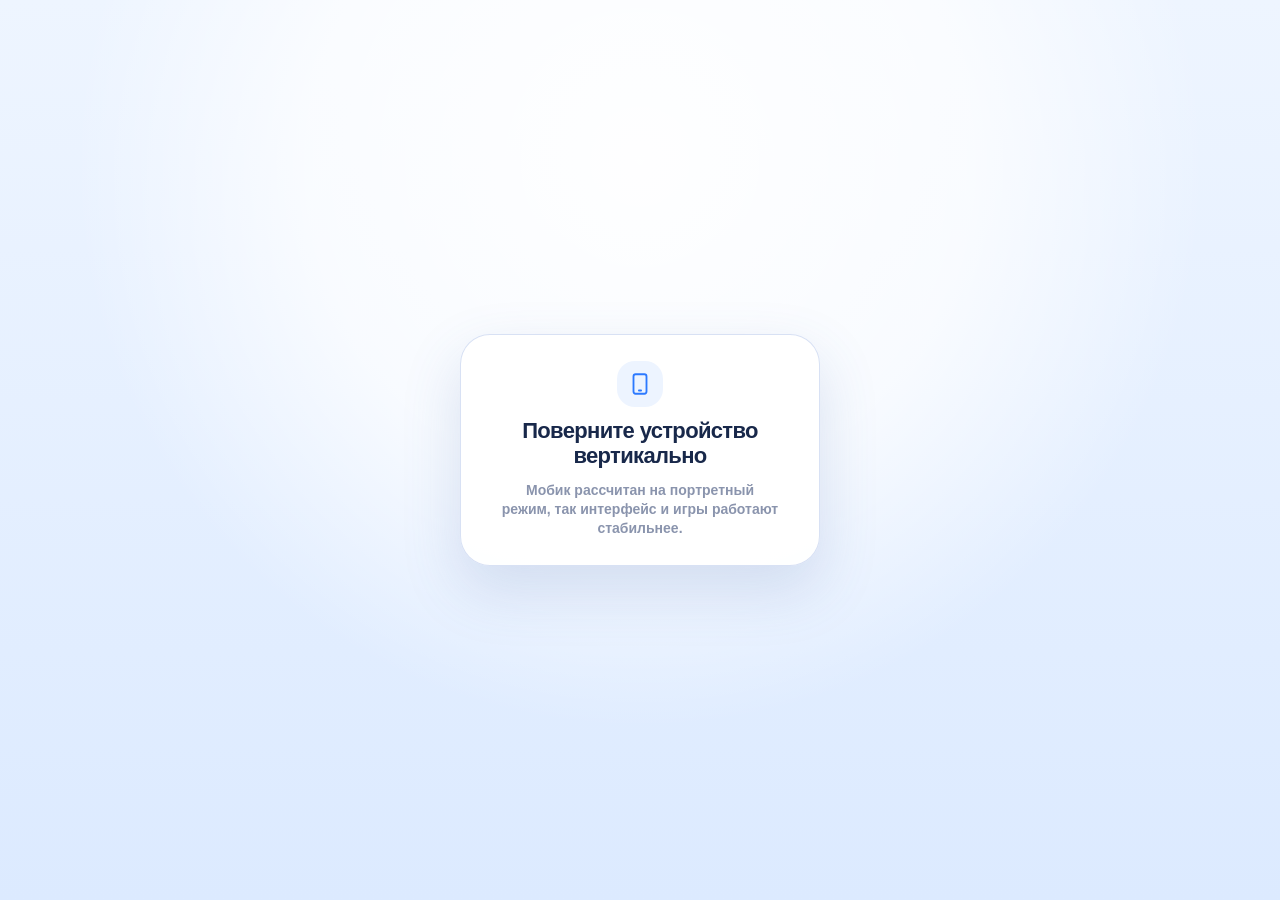
==== commit 0ccc2bd8: "fixed" ====
--- a/index.html
+++ b/index.html
@@ -2,7 +2,7 @@
 <html lang="ru">
     <head>
         <meta charset="UTF-8">
-        <meta name="viewport" content="width=device-width, initial-scale=1.0, viewport-fit=cover">
+        <meta name="viewport" content="width=device-width, initial-scale=1.0, maximum-scale=1.0, user-scalable=no, viewport-fit=cover">
         <title>MT Bank Games</title>
         <link rel="stylesheet" href="index.css">
         <script src="index.js" defer></script>
@@ -316,5 +316,12 @@
                 </iframe>
             </section>
         </main>
+        <section class="orientation-lock" id="orientationLock" aria-live="polite" aria-hidden="true">
+            <div class="orientation-lock__card">
+                <span class="orientation-lock__icon hi-icon" data-icon="phonePortrait" aria-hidden="true"></span>
+                <h2>Поверните устройство вертикально</h2>
+                <p>Мобик рассчитан на портретный режим, так интерфейс и игры работают стабильнее.</p>
+            </div>
+        </section>
     </body>
 </html>
--- a/index.css
+++ b/index.css
@@ -17,6 +17,8 @@
     --radius-lg: 28px;
     --radius-md: 22px;
     --radius-sm: 18px;
+    --app-width: 100%;
+    --app-height: 100dvh;
 }
 
 * {
@@ -35,7 +37,11 @@
 }
 
 body {
-    min-height: 100dvh;
+    min-height: var(--app-height);
+    overscroll-behavior: none;
+    touch-action: manipulation;
+    -webkit-text-size-adjust: 100%;
+    -webkit-tap-highlight-color: transparent;
 }
 
 button,
@@ -44,14 +50,21 @@
     font: inherit;
 }
 
+img,
+svg,
+canvas,
+iframe {
+    max-width: 100%;
+}
+
 button {
     appearance: none;
     border: 0;
 }
 
 .app-shell {
-    width: 100vw;
-    height: 100dvh;
+    width: 100%;
+    height: var(--app-height);
     padding:
         max(12px, env(safe-area-inset-top))
         max(12px, env(safe-area-inset-right))
@@ -2794,6 +2807,197 @@
     gap: 4px;
 }
 
+/* Cross-platform mobile viewport and portrait safety layer. */
+.app-shell {
+    width: 100%;
+    max-width: 100%;
+    height: var(--app-height);
+    min-height: var(--app-height);
+    overflow: hidden;
+    isolation: isolate;
+}
+
+.menu-screen,
+.player-screen,
+.home-surface {
+    min-width: 0;
+    max-width: 100%;
+}
+
+.home-surface {
+    height: 100%;
+    min-height: 0;
+    grid-template-rows: minmax(0, 1fr) auto;
+}
+
+.tab-content,
+.tab-panel {
+    min-width: 0;
+    max-width: 100%;
+}
+
+.tab-panel {
+    -webkit-overflow-scrolling: touch;
+    overscroll-behavior-y: contain;
+    overflow-x: hidden;
+    scroll-padding-bottom: 88px;
+}
+
+.home-tab {
+    min-height: 0;
+    padding-bottom: 12px;
+}
+
+.bottom-nav {
+    flex: 0 0 auto;
+    width: 100%;
+    max-width: 100%;
+    margin-bottom: 0;
+    transform: translateZ(0);
+}
+
+.games-sheet {
+    max-width: calc(100% - 20px);
+    max-height: min(54vh, calc(var(--app-height) - 168px));
+    overflow-y: auto;
+    overscroll-behavior: contain;
+    -webkit-overflow-scrolling: touch;
+}
+
+.player-screen {
+    min-height: 0;
+    height: 100%;
+    overflow: hidden;
+}
+
+.player-topbar {
+    flex: 0 0 auto;
+    min-width: 0;
+}
+
+.game-frame {
+    display: block;
+    min-width: 0;
+    min-height: 0;
+    max-width: 100%;
+    max-height: 100%;
+    overflow: hidden;
+    transform: translateZ(0);
+}
+
+.orientation-lock {
+    position: fixed;
+    inset: 0;
+    z-index: 9999;
+    display: none;
+    place-items: center;
+    padding:
+        max(18px, env(safe-area-inset-top))
+        max(18px, env(safe-area-inset-right))
+        max(18px, env(safe-area-inset-bottom))
+        max(18px, env(safe-area-inset-left));
+    background:
+        radial-gradient(circle at 50% 18%, rgba(255, 255, 255, 0.96), rgba(255, 255, 255, 0.72) 34%, transparent 58%),
+        linear-gradient(180deg, #eef5ff 0%, #dceaff 100%);
+}
+
+.orientation-lock__card {
+    width: min(360px, 100%);
+    display: grid;
+    justify-items: center;
+    gap: 12px;
+    padding: 26px 22px;
+    border: 1px solid rgba(214, 224, 244, 0.95);
+    border-radius: 30px;
+    background: rgba(255, 255, 255, 0.94);
+    box-shadow: 0 24px 58px rgba(70, 104, 170, 0.18);
+    text-align: center;
+}
+
+.orientation-lock__icon {
+    width: 46px;
+    height: 46px;
+    padding: 10px;
+    border-radius: 18px;
+    background: #edf4ff;
+    color: var(--accent);
+}
+
+.orientation-lock h2,
+.orientation-lock p {
+    margin: 0;
+}
+
+.orientation-lock h2 {
+    font-size: 22px;
+    line-height: 1.12;
+    letter-spacing: -0.03em;
+}
+
+.orientation-lock p {
+    max-width: 280px;
+    color: var(--muted);
+    font-size: 14px;
+    line-height: 1.38;
+    font-weight: 650;
+}
+
+html.is-landscape .orientation-lock {
+    display: grid;
+}
+
+html.is-landscape .app-shell {
+    visibility: hidden;
+    pointer-events: none;
+}
+
+@media (orientation: landscape) and (max-height: 540px) {
+    .orientation-lock {
+        display: grid;
+    }
+
+    .app-shell {
+        visibility: hidden;
+        pointer-events: none;
+    }
+}
+
+@supports (height: 100svh) {
+    :root {
+        --app-height: 100svh;
+    }
+}
+
+@supports (height: 100dvh) {
+    :root {
+        --app-height: 100dvh;
+    }
+}
+
+@media (max-width: 380px) {
+    .tab-header h1 {
+        font-size: 26px;
+    }
+
+    .series-row,
+    .gift-pill {
+        max-width: 100%;
+    }
+
+    .home-header {
+        gap: 8px;
+    }
+
+    .bottom-nav {
+        padding: 6px;
+        gap: 1px;
+    }
+
+    .bottom-nav__item span:last-child {
+        font-size: 8.5px;
+    }
+}
+
 @media (max-height: 780px) {
     .home-surface {
         gap: 8px;
